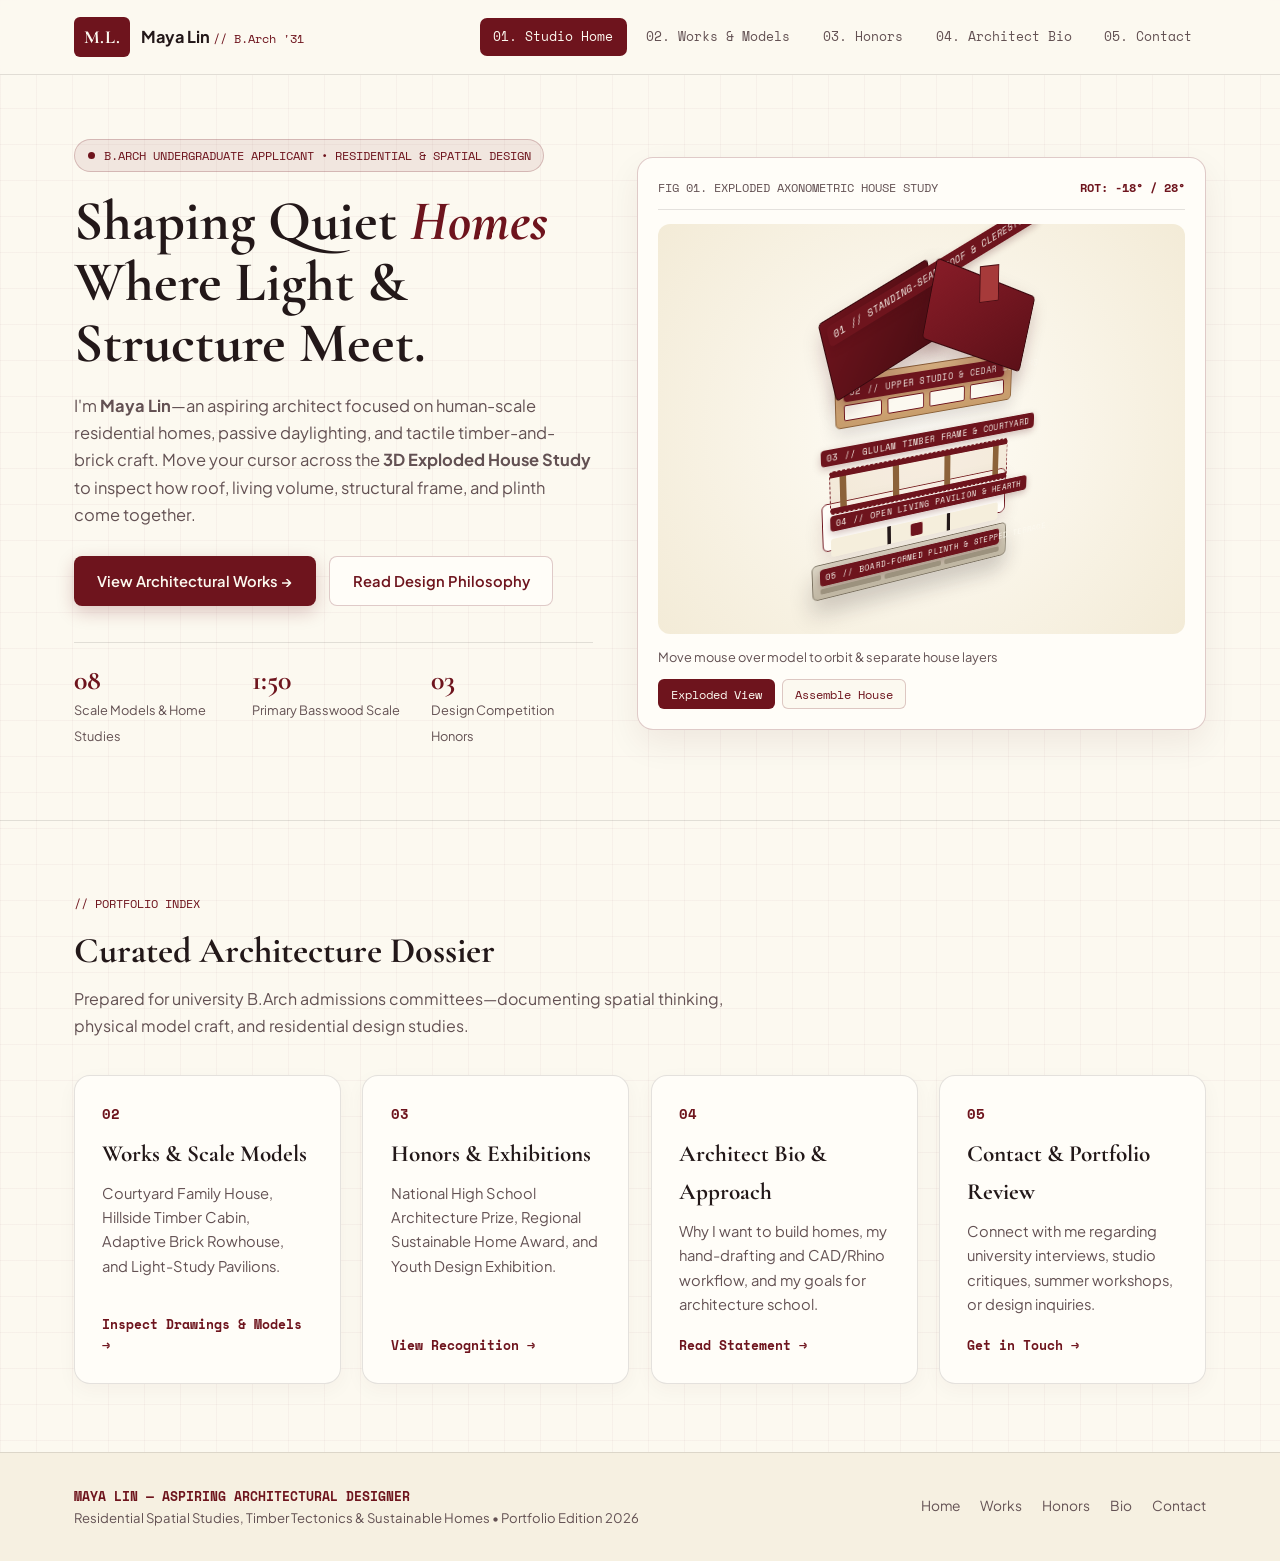
==== index.html @ 89f20944 "Add files via upload" ====
<!DOCTYPE html>
<html lang="en">
<head>
    <meta charset="UTF-8">
    <meta name="viewport" content="width=device-width, initial-scale=1.0">
    <title>Maya Lin | Architecture Admissions Portfolio</title>
    <link rel="stylesheet" href="style.css">
    <link rel="preconnect" href="https://fonts.googleapis.com">
    <link rel="preconnect" href="https://fonts.gstatic.com" crossorigin>
    <link href="https://fonts.googleapis.com/css2?family=Cormorant+Garamond:ital,wght@0,600;0,700;1,600&family=Plus+Jakarta+Sans:wght@400;500;600;700&family=Space+Mono:wght@400;700&display=swap" rel="stylesheet">
</head>
<body>
    <header class="site-header">
        <div class="container nav-container">
            <a href="index.html" class="brand">
                <span class="brand-mark">M.L.</span>
                <span class="brand-text">Maya Lin <span class="brand-sub">// B.Arch '31</span></span>
            </a>
            <button class="menu-toggle" id="menu-toggle" aria-label="Toggle navigation">
                <span></span><span></span><span></span>
            </button>
            <nav class="nav-menu" id="nav-menu">
                <a href="index.html" class="nav-link active">01. Studio Home</a>
                <a href="projects.html" class="nav-link ">02. Works &amp; Models</a>
                <a href="achievements.html" class="nav-link ">03. Honors</a>
                <a href="about.html" class="nav-link ">04. Architect Bio</a>
                <a href="contact.html" class="nav-link ">05. Contact</a>
            </nav>
        </div>
    </header>

    <main>
        <!-- Hero + Interactive 3D Exploded House Model -->
        <section class="hero-section">
            <div class="container hero-grid">
                <div class="hero-copy">
                    <div class="eyebrow">
                        <span class="eyebrow-dot"></span>
                        <span>B.ARCH UNDERGRADUATE APPLICANT &bull; RESIDENTIAL &amp; SPATIAL DESIGN</span>
                    </div>
                    <h1>Shaping Quiet <span class="accent-italic">Homes</span> Where Light &amp; Structure Meet.</h1>
                    <p class="hero-lead">
                        I'm <strong>Maya Lin</strong>—an aspiring architect focused on human-scale residential homes, passive daylighting, and tactile timber-and-brick craft. Move your cursor across the <strong>3D Exploded House Study</strong> to inspect how roof, living volume, structural frame, and plinth come together.
                    </p>
                    <div class="hero-buttons">
                        <a href="projects.html" class="btn btn-crimson">View Architectural Works &rarr;</a>
                        <a href="about.html" class="btn btn-outline">Read Design Philosophy</a>
                    </div>
                    <div class="hero-metrics">
                        <div class="h-metric">
                            <span class="h-val">08</span>
                            <span class="h-lbl">Scale Models &amp; Home Studies</span>
                        </div>
                        <div class="h-metric">
                            <span class="h-val">1:50</span>
                            <span class="h-lbl">Primary Basswood Scale</span>
                        </div>
                        <div class="h-metric">
                            <span class="h-val">03</span>
                            <span class="h-lbl">Design Competition Honors</span>
                        </div>
                    </div>
                </div>

                <!-- Interactive 3D Exploded House Stage -->
                <div class="model-stage-card" id="model-stage-card">
                    <div class="stage-topbar">
                        <span class="mono-tag">FIG 01. EXPLODED AXONOMETRIC HOUSE STUDY</span>
                        <span class="mono-tag live-coords" id="gyro-coords">ROT: -18° / 28°</span>
                    </div>

                    <div class="viewport-3d" id="viewport-3d">
                        <div class="house-assembly" id="house-assembly">
                            <!-- Layer 1: Pitched Roof & Skylight -->
                            <div class="house-part part-roof" data-layer="1">
                                <div class="roof-plane left-slope">
                                    <span class="part-tag">01 // STANDING-SEAM ROOF &amp; CLERESTORY</span>
                                </div>
                                <div class="roof-plane right-slope"></div>
                                <div class="roof-chimney"></div>
                            </div>

                            <!-- Layer 2: Upper Loft & Timber Louvers -->
                            <div class="house-part part-upper" data-layer="2">
                                <div class="box-face front">
                                    <span class="part-tag">02 // UPPER STUDIO &amp; CEDAR LOUVERS</span>
                                    <div class="window-row">
                                        <span></span><span></span><span></span><span></span>
                                    </div>
                                </div>
                                <div class="box-face side"></div>
                                <div class="box-face top"></div>
                            </div>

                            <!-- Layer 3: Structural Post-and-Beam Frame -->
                            <div class="house-part part-frame" data-layer="3">
                                <span class="part-tag">03 // GLULAM TIMBER FRAME &amp; COURTYARD</span>
                                <div class="beam-grid">
                                    <div class="pillar p1"></div>
                                    <div class="pillar p2"></div>
                                    <div class="pillar p3"></div>
                                    <div class="pillar p4"></div>
                                    <div class="cross-beam b1"></div>
                                    <div class="cross-beam b2"></div>
                                </div>
                            </div>

                            <!-- Layer 4: Ground Floor Living Volume -->
                            <div class="house-part part-ground" data-layer="4">
                                <div class="ground-slab">
                                    <span class="part-tag">04 // OPEN LIVING PAVILION &amp; HEARTH</span>
                                    <div class="interior-walls">
                                        <div class="wall-seg w1"></div>
                                        <div class="wall-seg w2"></div>
                                        <div class="hearth-core"></div>
                                    </div>
                                </div>
                            </div>

                            <!-- Layer 5: Concrete Foundation & Garden Plinth -->
                            <div class="house-part part-plinth" data-layer="5">
                                <div class="plinth-base">
                                    <span class="part-tag">05 // BOARD-FORMED PLINTH &amp; STEPPED TERRACE</span>
                                    <div class="terrace-steps">
                                        <span></span><span></span><span></span>
                                    </div>
                                </div>
                            </div>
                        </div>
                    </div>

                    <div class="stage-controls">
                        <span class="stage-hint">Move mouse over model to orbit &amp; separate house layers</span>
                        <div class="stage-btns">
                            <button type="button" class="mini-btn active" id="btn-explode">Exploded View</button>
                            <button type="button" class="mini-btn" id="btn-assemble">Assemble House</button>
                        </div>
                    </div>
                </div>
            </div>
        </section>

        <!-- Studio Pillars / Directory -->
        <section class="section-block">
            <div class="container">
                <div class="section-head">
                    <span class="section-kicker">// PORTFOLIO INDEX</span>
                    <h2>Curated Architecture Dossier</h2>
                    <p>Prepared for university B.Arch admissions committees—documenting spatial thinking, physical model craft, and residential design studies.</p>
                </div>

                <div class="index-grid">
                    <a href="projects.html" class="index-card">
                        <span class="card-index">02</span>
                        <h3>Works &amp; Scale Models</h3>
                        <p>Courtyard Family House, Hillside Timber Cabin, Adaptive Brick Rowhouse, and Light-Study Pavilions.</p>
                        <span class="card-cta">Inspect Drawings &amp; Models &rarr;</span>
                    </a>

                    <a href="achievements.html" class="index-card">
                        <span class="card-index">03</span>
                        <h3>Honors &amp; Exhibitions</h3>
                        <p>National High School Architecture Prize, Regional Sustainable Home Award, and Youth Design Exhibition.</p>
                        <span class="card-cta">View Recognition &rarr;</span>
                    </a>

                    <a href="about.html" class="index-card">
                        <span class="card-index">04</span>
                        <h3>Architect Bio &amp; Approach</h3>
                        <p>Why I want to build homes, my hand-drafting and CAD/Rhino workflow, and my goals for architecture school.</p>
                        <span class="card-cta">Read Statement &rarr;</span>
                    </a>

                    <a href="contact.html" class="index-card">
                        <span class="card-index">05</span>
                        <h3>Contact &amp; Portfolio Review</h3>
                        <p>Connect with me regarding university interviews, studio critiques, summer workshops, or design inquiries.</p>
                        <span class="card-cta">Get in Touch &rarr;</span>
                    </a>
                </div>
            </div>
        </section>
    </main>

    <footer class="site-footer">
        <div class="container footer-content">
            <div>
                <p class="footer-title">MAYA LIN &mdash; ASPIRING ARCHITECTURAL DESIGNER</p>
                <p class="footer-sub">Residential Spatial Studies, Timber Tectonics &amp; Sustainable Homes &bull; Portfolio Edition 2026</p>
            </div>
            <div class="footer-links">
                <a href="index.html">Home</a>
                <a href="projects.html">Works</a>
                <a href="achievements.html">Honors</a>
                <a href="about.html">Bio</a>
                <a href="contact.html">Contact</a>
            </div>
        </div>
    </footer>
    <script src="script.js"></script>
</body>
</html>
---- style.css ----
:root {
    --bg-cream: #fcf9f0;
    --bg-paper: #f6f0e1;
    --bg-card: #fffdf8;
    --crimson-deep: #6e141d;
    --crimson-dark: #4a0d13;
    --crimson-soft: rgba(110, 20, 29, 0.08);
    --crimson-border: rgba(110, 20, 29, 0.22);
    --ink-main: #231819;
    --ink-muted: #635153;
    --timber-warm: #c89d6c;
    --timber-dark: #8c6239;
    --line-subtle: rgba(35, 24, 25, 0.12);
    --font-serif: 'Cormorant Garamond', Georgia, serif;
    --font-sans: 'Plus Jakarta Sans', -apple-system, BlinkMacSystemFont, sans-serif;
    --font-mono: 'Space Mono', monospace;
    --radius-md: 10px;
    --radius-lg: 16px;
    --shadow-soft: 0 14px 34px rgba(74, 13, 19, 0.07);
}

* {
    box-sizing: border-box;
    margin: 0;
    padding: 0;
}

html {
    scroll-behavior: smooth;
}

body {
    font-family: var(--font-sans);
    background-color: var(--bg-cream);
    color: var(--ink-main);
    line-height: 1.65;
    min-height: 100vh;
    display: flex;
    flex-direction: column;
    /* Subtle architectural drafting grid on warm off-white paper */
    background-image:
        linear-gradient(to right, rgba(110, 20, 29, 0.035) 1px, transparent 1px),
        linear-gradient(to bottom, rgba(110, 20, 29, 0.035) 1px, transparent 1px);
    background-size: 36px 36px;
}

main {
    flex: 1;
}

.container {
    width: 100%;
    max-width: 1180px;
    margin: 0 auto;
    padding: 0 1.5rem;
}

/* ================= HEADER ================= */
.site-header {
    position: sticky;
    top: 0;
    z-index: 500;
    background: rgba(252, 249, 240, 0.92);
    backdrop-filter: blur(10px);
    border-bottom: 1px solid var(--line-subtle);
}

.nav-container {
    display: flex;
    align-items: center;
    justify-content: space-between;
    height: 74px;
}

.brand {
    text-decoration: none;
    display: flex;
    align-items: center;
    gap: 0.7rem;
    color: var(--ink-main);
}

.brand-mark {
    background: var(--crimson-deep);
    color: var(--bg-cream);
    font-family: var(--font-serif);
    font-weight: 700;
    font-size: 1.15rem;
    padding: 0.3rem 0.6rem;
    border-radius: 6px;
    letter-spacing: 0.04em;
}

.brand-text {
    font-weight: 700;
    font-size: 1.02rem;
}

.brand-sub {
    font-family: var(--font-mono);
    font-size: 0.75rem;
    font-weight: 400;
    color: var(--crimson-deep);
}

.nav-menu {
    display: flex;
    align-items: center;
    gap: 0.35rem;
}

.nav-link {
    text-decoration: none;
    font-family: var(--font-mono);
    font-size: 0.8rem;
    color: var(--ink-muted);
    padding: 0.5rem 0.85rem;
    border-radius: 7px;
    transition: all 0.2s ease;
}

.nav-link:hover {
    color: var(--crimson-deep);
    background: var(--crimson-soft);
}

.nav-link.active {
    background: var(--crimson-deep);
    color: var(--bg-cream);
}

.menu-toggle {
    display: none;
    flex-direction: column;
    gap: 5px;
    background: none;
    border: none;
    cursor: pointer;
}

.menu-toggle span {
    width: 24px;
    height: 2px;
    background: var(--crimson-deep);
}

/* ================= BUTTONS ================= */
.btn {
    display: inline-flex;
    align-items: center;
    justify-content: center;
    gap: 0.45rem;
    font-family: var(--font-sans);
    font-weight: 600;
    font-size: 0.92rem;
    padding: 0.75rem 1.4rem;
    border-radius: 8px;
    text-decoration: none;
    cursor: pointer;
    transition: all 0.2s ease;
    border: 1px solid transparent;
}

.btn-crimson {
    background: var(--crimson-deep);
    color: var(--bg-cream);
    box-shadow: 0 6px 18px rgba(110, 20, 29, 0.22);
}

.btn-crimson:hover {
    background: var(--crimson-dark);
    transform: translateY(-2px);
}

.btn-outline {
    background: var(--bg-card);
    color: var(--crimson-deep);
    border-color: var(--crimson-border);
}

.btn-outline:hover {
    background: var(--crimson-soft);
    border-color: var(--crimson-deep);
}

.btn-sm {
    padding: 0.45rem 0.9rem;
    font-size: 0.82rem;
}

.full-width {
    width: 100%;
}

/* ================= HERO & 3D EXPLODED HOUSE STAGE ================= */
.hero-section {
    padding: 4rem 0 4.5rem;
    border-bottom: 1px solid var(--line-subtle);
}

.hero-grid {
    display: grid;
    grid-template-columns: 1.05fr 1.15fr;
    gap: 2.75rem;
    align-items: center;
}

.eyebrow {
    display: inline-flex;
    align-items: center;
    gap: 0.55rem;
    font-family: var(--font-mono);
    font-size: 0.75rem;
    color: var(--crimson-deep);
    background: var(--crimson-soft);
    border: 1px solid var(--crimson-border);
    padding: 0.35rem 0.8rem;
    border-radius: 99px;
    margin-bottom: 1.2rem;
}

.eyebrow-dot {
    width: 7px;
    height: 7px;
    border-radius: 50%;
    background: var(--crimson-deep);
}

.hero-copy h1 {
    font-family: var(--font-serif);
    font-size: clamp(2.5rem, 4.4vw, 3.65rem);
    font-weight: 700;
    line-height: 1.08;
    color: var(--ink-main);
    margin-bottom: 1.15rem;
}

.accent-italic {
    font-style: italic;
    color: var(--crimson-deep);
}

.hero-lead {
    color: var(--ink-muted);
    font-size: 1.03rem;
    margin-bottom: 1.75rem;
}

.hero-buttons {
    display: flex;
    flex-wrap: wrap;
    gap: 0.85rem;
    margin-bottom: 2.25rem;
}

.hero-metrics {
    display: grid;
    grid-template-columns: repeat(3, 1fr);
    gap: 1rem;
    padding-top: 1.35rem;
    border-top: 1px solid var(--line-subtle);
}

.h-val {
    display: block;
    font-family: var(--font-serif);
    font-size: 1.75rem;
    font-weight: 700;
    color: var(--crimson-deep);
    line-height: 1.1;
}

.h-lbl {
    font-size: 0.8rem;
    color: var(--ink-muted);
}

/* Interactive 3D Stage Card */
.model-stage-card {
    background: var(--bg-card);
    border: 1px solid var(--crimson-border);
    border-radius: var(--radius-lg);
    padding: 1.25rem;
    box-shadow: var(--shadow-soft);
}

.stage-topbar {
    display: flex;
    justify-content: space-between;
    align-items: center;
    padding-bottom: 0.75rem;
    border-bottom: 1px solid var(--line-subtle);
}

.mono-tag {
    font-family: var(--font-mono);
    font-size: 0.72rem;
    color: var(--ink-muted);
}

.live-coords {
    color: var(--crimson-deep);
    font-weight: 700;
}

.viewport-3d {
    height: 410px;
    perspective: 1100px;
    display: flex;
    align-items: center;
    justify-content: center;
    overflow: hidden;
    position: relative;
    background: radial-gradient(circle at center, #fffdf7 0%, #f3ebd7 100%);
    border-radius: 12px;
    margin: 0.85rem 0;
    cursor: grab;
    user-select: none;
}

.viewport-3d:active {
    cursor: grabbing;
}

.house-assembly {
    width: 270px;
    height: 270px;
    position: relative;
    transform-style: preserve-3d;
    transform: rotateX(-20deg) rotateY(28deg);
    transition: transform 0.12s ease-out;
}

.house-part {
    position: absolute;
    left: 25px;
    width: 220px;
    transform-style: preserve-3d;
    transition: transform 0.55s cubic-bezier(0.22, 1, 0.36, 1);
}

.part-tag {
    font-family: var(--font-mono);
    font-size: 0.58rem;
    letter-spacing: 0.03em;
    background: var(--crimson-deep);
    color: var(--bg-cream);
    padding: 2px 6px;
    border-radius: 4px;
    white-space: nowrap;
    box-shadow: 0 3px 8px rgba(74, 13, 19, 0.25);
}

/* Layer 1: Pitched Roof */
.part-roof {
    top: 12px;
    height: 64px;
    transform: translateZ(20px) translateY(-28px);
}

.roof-plane {
    position: absolute;
    width: 122px;
    height: 76px;
    background: linear-gradient(135deg, #6e141d, #4a0d13);
    border: 1px solid #38080d;
    border-radius: 4px;
    box-shadow: 0 10px 20px rgba(74, 13, 19, 0.25);
}

.left-slope {
    left: -4px;
    transform: rotateZ(-24deg) skewX(-12deg);
    display: flex;
    align-items: flex-start;
    padding: 6px;
}

.right-slope {
    right: -4px;
    background: linear-gradient(135deg, #871c27, #5c1018);
    transform: rotateZ(24deg) skewX(12deg);
}

.roof-chimney {
    position: absolute;
    right: 36px;
    top: -12px;
    width: 22px;
    height: 36px;
    background: #a63a3a;
    border: 1px solid #4a0d13;
}

/* Layer 2: Upper Timber Studio */
.part-upper {
    top: 76px;
    height: 54px;
    transform: translateZ(10px) translateY(-12px);
}

.box-face.front {
    width: 196px;
    height: 52px;
    margin: 0 auto;
    background: linear-gradient(180deg, #deb887, #c89d6c);
    border: 1.5px solid var(--timber-dark);
    border-radius: 5px;
    padding: 6px 8px;
    display: flex;
    flex-direction: column;
    justify-content: space-between;
    box-shadow: 0 8px 18px rgba(35, 24, 25, 0.14);
}

.window-row {
    display: grid;
    grid-template-columns: repeat(4, 1fr);
    gap: 6px;
}

.window-row span {
    height: 16px;
    background: #fcf9f0;
    border: 1px solid var(--crimson-deep);
    border-radius: 2px;
}

/* Layer 3: Structural Glulam Frame */
.part-frame {
    top: 132px;
    height: 52px;
    transform: translateZ(0px) translateY(0px);
}

.beam-grid {
    width: 204px;
    height: 46px;
    margin: 4px auto 0;
    position: relative;
    border: 1.5px dashed var(--crimson-deep);
    background: rgba(200, 157, 108, 0.15);
    border-radius: 4px;
}

.pillar {
    position: absolute;
    top: 0;
    bottom: 0;
    width: 7px;
    background: var(--timber-dark);
}
.pillar.p1 { left: 10px; }
.pillar.p2 { left: 68px; }
.pillar.p3 { right: 68px; }
.pillar.p4 { right: 10px; }

.cross-beam {
    position: absolute;
    left: 0;
    right: 0;
    height: 6px;
    background: var(--crimson-deep);
}
.cross-beam.b1 { top: 0; }
.cross-beam.b2 { bottom: 0; }

/* Layer 4: Ground Floor Living Volume */
.part-ground {
    top: 186px;
    height: 54px;
    transform: translateZ(-10px) translateY(14px);
}

.ground-slab {
    width: 214px;
    height: 52px;
    margin: 0 auto;
    background: #fffdf8;
    border: 1.5px solid var(--crimson-deep);
    border-radius: 6px;
    padding: 6px 8px;
    box-shadow: 0 10px 20px rgba(74, 13, 19, 0.12);
}

.interior-walls {
    margin-top: 6px;
    height: 20px;
    position: relative;
    background: #f5eedc;
    border-radius: 3px;
}

.wall-seg {
    position: absolute;
    background: var(--ink-main);
    height: 100%;
    width: 4px;
}
.wall-seg.w1 { left: 32%; }
.wall-seg.w2 { left: 68%; }

.hearth-core {
    position: absolute;
    left: 46%;
    top: 3px;
    width: 14px;
    height: 14px;
    background: var(--crimson-deep);
    border-radius: 2px;
}

/* Layer 5: Concrete Plinth & Terrace */
.part-plinth {
    top: 242px;
    height: 44px;
    transform: translateZ(-20px) translateY(28px);
}

.plinth-base {
    width: 232px;
    margin-left: -6px;
    height: 40px;
    background: linear-gradient(180deg, #dcd5c5, #bfb6a2);
    border: 1.5px solid #7c7362;
    border-radius: 6px;
    padding: 5px 8px;
    display: flex;
    flex-direction: column;
    justify-content: space-between;
    box-shadow: 0 16px 26px rgba(35, 24, 25, 0.2);
}

.terrace-steps {
    display: flex;
    gap: 4px;
}

.terrace-steps span {
    flex: 1;
    height: 6px;
    background: #9c927e;
    border-radius: 2px;
}

/* Assembled State (when user clicks Assemble House) */
.house-assembly.assembled .part-roof { transform: translateZ(0) translateY(42px); }
.house-assembly.assembled .part-upper { transform: translateZ(0) translateY(24px); }
.house-assembly.assembled .part-frame { transform: translateZ(0) translateY(8px); }
.house-assembly.assembled .part-ground { transform: translateZ(0) translateY(-8px); }
.house-assembly.assembled .part-plinth { transform: translateZ(0) translateY(-24px); }

.stage-controls {
    display: flex;
    justify-content: space-between;
    align-items: center;
    flex-wrap: wrap;
    gap: 0.65rem;
}

.stage-hint {
    font-size: 0.8rem;
    color: var(--ink-muted);
}

.stage-btns {
    display: flex;
    gap: 0.45rem;
}

.mini-btn {
    font-family: var(--font-mono);
    font-size: 0.74rem;
    padding: 0.35rem 0.75rem;
    border-radius: 6px;
    border: 1px solid var(--crimson-border);
    background: var(--bg-cream);
    color: var(--crimson-deep);
    cursor: pointer;
    transition: all 0.2s ease;
}

.mini-btn.active, .mini-btn:hover {
    background: var(--crimson-deep);
    color: var(--bg-cream);
}

/* ================= PORTFOLIO DIRECTORY ================= */
.section-block {
    padding: 4.25rem 0;
}

.section-head {
    margin-bottom: 2.25rem;
}

.section-kicker {
    display: inline-block;
    font-family: var(--font-mono);
    font-size: 0.78rem;
    color: var(--crimson-deep);
    margin-bottom: 0.35rem;
}

.section-head h2 {
    font-family: var(--font-serif);
    font-size: 2.25rem;
    font-weight: 700;
    margin-bottom: 0.4rem;
}

.section-head p {
    color: var(--ink-muted);
    max-width: 650px;
}

.index-grid {
    display: grid;
    grid-template-columns: repeat(auto-fit, minmax(250px, 1fr));
    gap: 1.35rem;
}

.index-card {
    background: var(--bg-card);
    border: 1px solid var(--line-subtle);
    border-radius: var(--radius-lg);
    padding: 1.7rem;
    text-decoration: none;
    color: var(--ink-main);
    display: flex;
    flex-direction: column;
    transition: all 0.25s ease;
    box-shadow: 0 6px 20px rgba(74, 13, 19, 0.04);
}

.index-card:hover {
    transform: translateY(-4px);
    border-color: var(--crimson-deep);
    box-shadow: var(--shadow-soft);
}

.card-index {
    font-family: var(--font-mono);
    font-size: 0.85rem;
    font-weight: 700;
    color: var(--crimson-deep);
    margin-bottom: 0.55rem;
}

.index-card h3 {
    font-family: var(--font-serif);
    font-size: 1.45rem;
    margin-bottom: 0.5rem;
}

.index-card p {
    font-size: 0.92rem;
    color: var(--ink-muted);
    flex: 1;
    margin-bottom: 1.15rem;
}

.card-cta {
    font-family: var(--font-mono);
    font-size: 0.8rem;
    font-weight: 700;
    color: var(--crimson-deep);
}

/* ================= SUBPAGES ================= */
.subpage-main {
    padding-bottom: 4.5rem;
}

.subpage-header {
    padding: 3.5rem 0 2.5rem;
    border-bottom: 1px solid var(--line-subtle);
    margin-bottom: 2.5rem;
    background: linear-gradient(180deg, rgba(110, 20, 29, 0.045), transparent);
}

.subpage-header h1 {
    font-family: var(--font-serif);
    font-size: clamp(2.2rem, 3.8vw, 3rem);
    font-weight: 700;
    margin-bottom: 0.45rem;
}

.subpage-header p {
    color: var(--ink-muted);
    max-width: 660px;
    font-size: 1.03rem;
}

/* ================= PROJECTS PAGE ================= */
.filter-row {
    display: flex;
    flex-wrap: wrap;
    gap: 0.6rem;
    margin-bottom: 2rem;
}

.filter-pill {
    background: var(--bg-card);
    border: 1px solid var(--crimson-border);
    color: var(--ink-muted);
    font-family: var(--font-mono);
    font-size: 0.8rem;
    padding: 0.48rem 1rem;
    border-radius: 99px;
    cursor: pointer;
    transition: all 0.2s ease;
}

.filter-pill.active, .filter-pill:hover {
    background: var(--crimson-deep);
    color: var(--bg-cream);
    border-color: var(--crimson-deep);
}

.works-grid {
    display: grid;
    grid-template-columns: repeat(auto-fill, minmax(335px, 1fr));
    gap: 1.65rem;
}

.work-card {
    background: var(--bg-card);
    border: 1px solid var(--line-subtle);
    border-radius: var(--radius-lg);
    overflow: hidden;
    display: flex;
    flex-direction: column;
    transition: transform 0.25s ease, border-color 0.25s ease;
    box-shadow: 0 6px 20px rgba(74, 13, 19, 0.04);
}

.work-card:hover {
    transform: translateY(-4px);
    border-color: var(--crimson-deep);
}

.work-preview {
    height: 155px;
    background: var(--bg-paper);
    border-bottom: 1px solid var(--line-subtle);
    position: relative;
    display: flex;
    align-items: center;
    justify-content: center;
    padding: 1rem;
}

.scale-badge {
    position: absolute;
    top: 0.75rem;
    right: 0.85rem;
    font-family: var(--font-mono);
    font-size: 0.7rem;
    color: var(--crimson-deep);
    background: var(--bg-card);
    border: 1px solid var(--crimson-border);
    padding: 0.2rem 0.55rem;
    border-radius: 5px;
}

/* Minimalist Architectural Elevation Diagrams inside Cards */
.arch-sketch {
    width: 140px;
    height: 85px;
    display: flex;
    flex-direction: column;
    align-items: center;
    justify-content: flex-end;
}

.sk-roof {
    width: 130px;
    height: 22px;
    background: var(--crimson-deep);
    clip-path: polygon(12% 0%, 88% 0%, 100% 100%, 0% 100%);
}

.sk-body {
    width: 112px;
    height: 44px;
    border: 2px solid var(--crimson-deep);
    background: var(--bg-card);
    display: flex;
    justify-content: space-around;
    align-items: center;
}

.sk-body span {
    width: 24px;
    height: 24px;
    border: 1.5px solid var(--timber-dark);
    background: var(--bg-cream);
}

.sk-gable {
    width: 120px;
    height: 34px;
    background: var(--timber-warm);
    clip-path: polygon(50% 0%, 100% 100%, 0% 100%);
    border-bottom: 2px solid var(--crimson-deep);
}

.sk-truss {
    width: 96px;
    height: 36px;
    border-left: 3px solid var(--crimson-deep);
    border-right: 3px solid var(--crimson-deep);
    border-bottom: 3px solid var(--crimson-deep);
}

.sk-row {
    display: flex;
    gap: 6px;
    align-items: flex-end;
}
.sk-row span {
    width: 30px;
    height: 62px;
    border: 2px solid var(--crimson-deep);
    background: var(--bg-card);
}
.sk-row span:nth-child(2) {
    height: 72px;
    background: var(--crimson-soft);
}

.sk-oculus {
    width: 74px;
    height: 74px;
    border-radius: 50%;
    border: 3px solid var(--crimson-deep);
    box-shadow: inset 12px -8px 0 rgba(110, 20, 29, 0.18);
}

.sk-mod {
    display: flex;
    gap: 8px;
}
.sk-mod span {
    width: 52px;
    height: 52px;
    border: 2px solid var(--crimson-deep);
    background: var(--bg-card);
}
.sk-mod span:last-child {
    border-style: dashed;
}

.sk-arch {
    width: 90px;
    height: 68px;
    border: 2px solid var(--crimson-deep);
    border-radius: 45px 45px 0 0;
    background: var(--bg-card);
}

.work-body {
    padding: 1.55rem;
    display: flex;
    flex-direction: column;
    flex: 1;
}

.work-type {
    font-family: var(--font-mono);
    font-size: 0.74rem;
    color: var(--crimson-deep);
    text-transform: uppercase;
    margin-bottom: 0.35rem;
}

.work-body h3 {
    font-family: var(--font-serif);
    font-size: 1.45rem;
    margin-bottom: 0.55rem;
}

.work-body p {
    color: var(--ink-muted);
    font-size: 0.92rem;
    flex: 1;
    margin-bottom: 1.15rem;
}

.work-tags {
    display: flex;
    flex-wrap: wrap;
    gap: 0.45rem;
    margin-bottom: 1.2rem;
}

.work-tags span {
    font-family: var(--font-mono);
    font-size: 0.72rem;
    background: var(--bg-paper);
    border: 1px solid var(--line-subtle);
    padding: 0.2rem 0.55rem;
    border-radius: 5px;
}

/* Modal */
.modal {
    position: fixed;
    inset: 0;
    background: rgba(35, 24, 25, 0.65);
    backdrop-filter: blur(5px);
    display: flex;
    align-items: center;
    justify-content: center;
    padding: 1.25rem;
    z-index: 1000;
}

.modal-card {
    background: var(--bg-card);
    border: 1.5px solid var(--crimson-deep);
    border-radius: var(--radius-lg);
    padding: 2rem;
    max-width: 580px;
    width: 100%;
    position: relative;
    box-shadow: var(--shadow-soft);
}

.modal-close {
    position: absolute;
    top: 1rem;
    right: 1.25rem;
    background: none;
    border: none;
    font-size: 1.8rem;
    color: var(--crimson-deep);
    cursor: pointer;
}

.modal-card h2 {
    font-family: var(--font-serif);
    font-size: 1.85rem;
    margin: 0.4rem 0 0.75rem;
}

.modal-desc {
    color: var(--ink-muted);
    margin-bottom: 1.25rem;
}

.modal-details h4 {
    font-family: var(--font-mono);
    font-size: 0.8rem;
    color: var(--crimson-deep);
    margin-bottom: 0.6rem;
}

.modal-details ul {
    padding-left: 1.2rem;
    font-size: 0.92rem;
}

.modal-details li {
    margin-bottom: 0.45rem;
}

/* ================= ACHIEVEMENTS PAGE ================= */
.awards-banner-grid {
    display: grid;
    grid-template-columns: repeat(auto-fit, minmax(215px, 1fr));
    gap: 1.15rem;
    margin-bottom: 3rem;
}

.award-stat {
    background: var(--bg-card);
    border: 1px solid var(--crimson-border);
    border-radius: var(--radius-lg);
    padding: 1.4rem;
    text-align: center;
}

.award-num {
    display: block;
    font-family: var(--font-serif);
    font-size: 1.8rem;
    font-weight: 700;
    color: var(--crimson-deep);
    margin-bottom: 0.25rem;
}

.award-title {
    font-size: 0.85rem;
    color: var(--ink-muted);
}

.chronicle-section {
    margin-bottom: 3rem;
}

.chronicle-section h2 {
    font-family: var(--font-serif);
    font-size: 2rem;
    margin-bottom: 1.5rem;
}

.chronicle-list {
    display: flex;
    flex-direction: column;
    gap: 1.25rem;
}

.chronicle-row {
    display: grid;
    grid-template-columns: 110px 1fr;
    gap: 1.25rem;
    background: var(--bg-card);
    border: 1px solid var(--line-subtle);
    border-radius: var(--radius-lg);
    padding: 1.4rem 1.6rem;
    align-items: start;
}

.chronicle-year {
    font-family: var(--font-serif);
    font-size: 1.75rem;
    font-weight: 700;
    color: var(--crimson-deep);
    border-right: 2px solid var(--crimson-border);
    padding-right: 1rem;
}

.chronicle-cat {
    font-family: var(--font-mono);
    font-size: 0.74rem;
    color: var(--crimson-deep);
}

.chronicle-body h3 {
    font-family: var(--font-serif);
    font-size: 1.38rem;
    margin: 0.25rem 0 0.45rem;
}

.chronicle-body p {
    color: var(--ink-muted);
    font-size: 0.93rem;
}

.two-col-cards {
    display: grid;
    grid-template-columns: repeat(auto-fit, minmax(300px, 1fr));
    gap: 1.5rem;
}

.editorial-card {
    background: var(--bg-card);
    border: 1px solid var(--line-subtle);
    border-radius: var(--radius-lg);
    padding: 1.75rem;
}

.editorial-card h2, .editorial-card h3 {
    font-family: var(--font-serif);
    font-size: 1.6rem;
    margin-bottom: 0.9rem;
}

.editorial-card p {
    color: var(--ink-muted);
    margin-bottom: 0.95rem;
}

.arch-list {
    list-style: none;
    display: flex;
    flex-direction: column;
    gap: 0.65rem;
    font-size: 0.93rem;
}

.arch-list li::before {
    content: "▪ ";
    color: var(--crimson-deep);
}

/* ================= ABOUT PAGE ================= */
.bio-grid {
    display: grid;
    grid-template-columns: 310px 1fr;
    gap: 1.75rem;
    align-items: start;
}

.bio-sidebar {
    background: var(--bg-card);
    border: 1px solid var(--crimson-border);
    border-radius: var(--radius-lg);
    padding: 1.85rem;
    text-align: center;
}

.monogram-seal {
    width: 92px;
    height: 92px;
    margin: 0 auto 0.9rem;
    border-radius: 50%;
    background: var(--crimson-deep);
    color: var(--bg-cream);
    font-family: var(--font-serif);
    font-size: 2rem;
    font-weight: 700;
    display: flex;
    align-items: center;
    justify-content: center;
    border: 3px solid var(--bg-paper);
    box-shadow: 0 0 0 2px var(--crimson-deep);
}

.bio-sidebar h2 {
    font-family: var(--font-serif);
    font-size: 1.75rem;
}

.bio-subtitle {
    font-family: var(--font-mono);
    font-size: 0.78rem;
    color: var(--crimson-deep);
}

.thin-rule {
    border: none;
    border-top: 1px solid var(--line-subtle);
    margin: 1.25rem 0;
}

.bio-specs {
    list-style: none;
    text-align: left;
    font-size: 0.88rem;
    color: var(--ink-muted);
    display: flex;
    flex-direction: column;
    gap: 0.75rem;
    margin-bottom: 1.5rem;
}

.bio-specs strong {
    color: var(--ink-main);
}

.bio-main {
    display: flex;
    flex-direction: column;
    gap: 1.5rem;
}

.craft-grid {
    display: flex;
    flex-direction: column;
    gap: 1.1rem;
}

.craft-top {
    display: flex;
    justify-content: space-between;
    font-size: 0.9rem;
    font-weight: 600;
    margin-bottom: 0.35rem;
}

.craft-bar {
    height: 9px;
    background: var(--bg-paper);
    border-radius: 99px;
    overflow: hidden;
    border: 1px solid var(--line-subtle);
}

.craft-fill {
    height: 100%;
    background: var(--crimson-deep);
    border-radius: 99px;
}

.goals-trio {
    display: grid;
    grid-template-columns: repeat(auto-fit, minmax(200px, 1fr));
    gap: 1rem;
}

.goal-box {
    background: var(--bg-paper);
    border: 1px solid var(--line-subtle);
    border-radius: 12px;
    padding: 1.2rem;
}

.goal-num {
    font-family: var(--font-serif);
    font-size: 1.35rem;
    font-weight: 700;
    color: var(--crimson-deep);
}

.goal-box h4 {
    margin: 0.25rem 0 0.4rem;
}

.goal-box p {
    font-size: 0.86rem;
    margin: 0;
}

/* ================= CONTACT PAGE ================= */
.contact-layout {
    display: grid;
    grid-template-columns: 1fr 1.15fr;
    gap: 1.75rem;
}

.contact-list {
    display: flex;
    flex-direction: column;
    gap: 1rem;
    margin-top: 1.25rem;
}

.c-row {
    display: flex;
    align-items: center;
    gap: 0.9rem;
    background: var(--bg-paper);
    border: 1px solid var(--line-subtle);
    border-radius: 10px;
    padding: 0.95rem 1.1rem;
}

.c-badge {
    font-family: var(--font-mono);
    font-size: 0.68rem;
    font-weight: 700;
    background: var(--crimson-deep);
    color: var(--bg-cream);
    padding: 0.25rem 0.5rem;
    border-radius: 5px;
}

.c-info {
    flex: 1;
}

.c-info p {
    margin: 0;
    font-size: 0.88rem;
    color: var(--crimson-deep);
    font-family: var(--font-mono);
}

.field {
    margin-bottom: 1.1rem;
}

.field label {
    display: block;
    font-size: 0.88rem;
    font-weight: 600;
    margin-bottom: 0.4rem;
}

input, select, textarea {
    width: 100%;
    background: var(--bg-cream);
    border: 1px solid var(--crimson-border);
    border-radius: 8px;
    padding: 0.75rem 0.9rem;
    color: var(--ink-main);
    font-family: var(--font-sans);
    font-size: 0.95rem;
}

input:focus, select:focus, textarea:focus {
    outline: none;
    border-color: var(--crimson-deep);
    background: #ffffff;
}

.notice-banner {
    margin-top: 1rem;
    padding: 0.9rem 1rem;
    border-radius: 8px;
    font-size: 0.9rem;
    font-weight: 600;
    background: var(--crimson-soft);
    border: 1px solid var(--crimson-deep);
    color: var(--crimson-deep);
}

.notice-banner.error {
    background: #fee2e2;
    border-color: #991b1b;
    color: #991b1b;
}

/* ================= FOOTER ================= */
.site-footer {
    border-top: 1px solid var(--line-subtle);
    background: var(--bg-paper);
    padding: 2rem 0;
}

.footer-content {
    display: flex;
    justify-content: space-between;
    align-items: center;
    flex-wrap: wrap;
    gap: 1rem;
}

.footer-title {
    font-family: var(--font-mono);
    font-size: 0.84rem;
    font-weight: 700;
    color: var(--crimson-deep);
}

.footer-sub {
    font-size: 0.82rem;
    color: var(--ink-muted);
}

.footer-links {
    display: flex;
    gap: 1.25rem;
}

.footer-links a {
    text-decoration: none;
    color: var(--ink-muted);
    font-size: 0.86rem;
}

.footer-links a:hover {
    color: var(--crimson-deep);
}

.hidden {
    display: none !important;
}

/* ================= RESPONSIVE ================= */
@media (max-width: 960px) {
    .hero-grid,
    .bio-grid,
    .contact-layout {
        grid-template-columns: 1fr;
    }
}

@media (max-width: 760px) {
    .menu-toggle {
        display: flex;
    }

    .nav-menu {
        display: none;
        position: absolute;
        top: 74px;
        left: 0;
        right: 0;
        background: var(--bg-cream);
        border-bottom: 1px solid var(--line-subtle);
        flex-direction: column;
        align-items: stretch;
        padding: 1rem 1.5rem;
    }

    .nav-menu.open {
        display: flex;
    }

    .chronicle-row {
        grid-template-columns: 1fr;
        gap: 0.5rem;
    }

    .chronicle-year {
        border-right: none;
        border-bottom: 1px solid var(--crimson-border);
        padding-bottom: 0.35rem;
    }
}
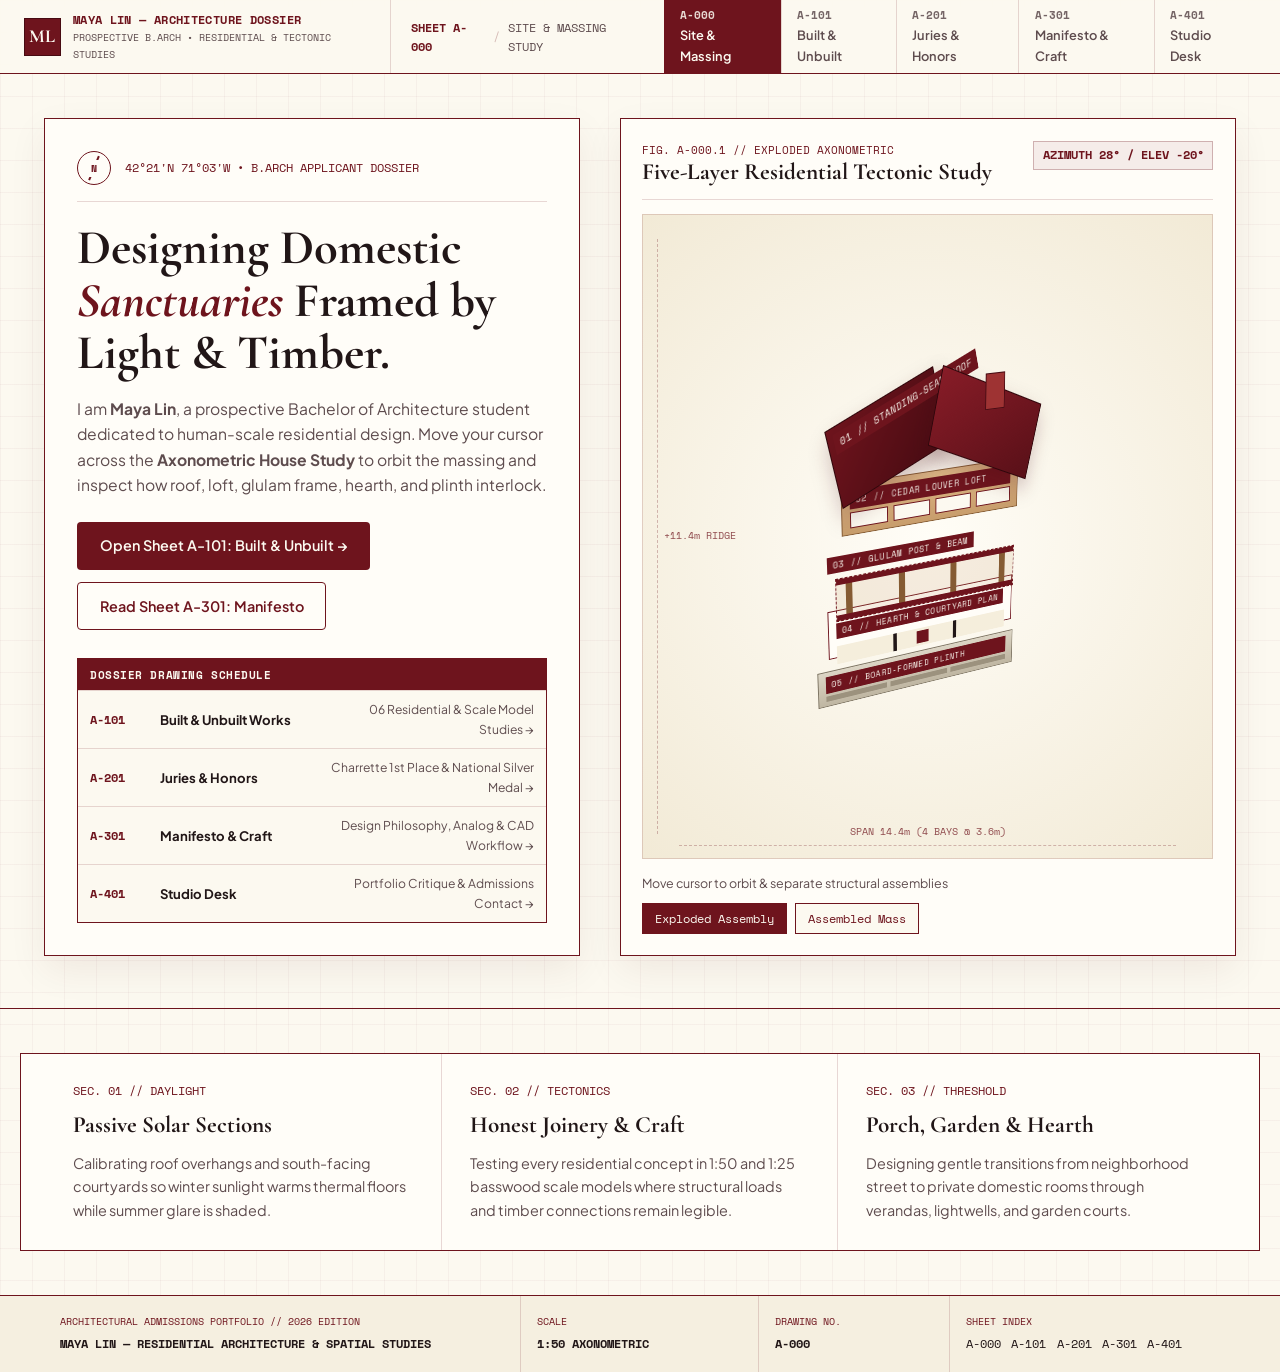
==== commit 1c7a4ded: "Add files via upload" ====
--- a/index.html
+++ b/index.html
@@ -3,98 +3,147 @@
 <head>
     <meta charset="UTF-8">
     <meta name="viewport" content="width=device-width, initial-scale=1.0">
-    <title>Maya Lin | Architecture Admissions Portfolio</title>
+    <title>A-000 Site &amp; Massing | Maya Lin Architecture Portfolio</title>
     <link rel="stylesheet" href="style.css">
     <link rel="preconnect" href="https://fonts.googleapis.com">
     <link rel="preconnect" href="https://fonts.gstatic.com" crossorigin>
     <link href="https://fonts.googleapis.com/css2?family=Cormorant+Garamond:ital,wght@0,600;0,700;1,600&family=Plus+Jakarta+Sans:wght@400;500;600;700&family=Space+Mono:wght@400;700&display=swap" rel="stylesheet">
 </head>
 <body>
-    <header class="site-header">
-        <div class="container nav-container">
-            <a href="index.html" class="brand">
-                <span class="brand-mark">M.L.</span>
-                <span class="brand-text">Maya Lin <span class="brand-sub">// B.Arch '31</span></span>
-            </a>
-            <button class="menu-toggle" id="menu-toggle" aria-label="Toggle navigation">
-                <span></span><span></span><span></span>
-            </button>
-            <nav class="nav-menu" id="nav-menu">
-                <a href="index.html" class="nav-link active">01. Studio Home</a>
-                <a href="projects.html" class="nav-link ">02. Works &amp; Models</a>
-                <a href="achievements.html" class="nav-link ">03. Honors</a>
-                <a href="about.html" class="nav-link ">04. Architect Bio</a>
-                <a href="contact.html" class="nav-link ">05. Contact</a>
-            </nav>
+    <header class="drafting-topbar">
+        <div class="topbar-left">
+            <a href="index.html" class="studio-stamp">
+                <span class="stamp-box">ML</span>
+                <div class="stamp-info">
+                    <span class="stamp-name">MAYA LIN &mdash; ARCHITECTURE DOSSIER</span>
+                    <span class="stamp-meta">PROSPECTIVE B.ARCH &bull; RESIDENTIAL &amp; TECTONIC STUDIES</span>
+                </div>
+            </a>
         </div>
+
+        <div class="topbar-sheet-id">
+            <span class="sheet-code">SHEET A-000</span>
+            <span class="sheet-divider">/</span>
+            <span class="sheet-name">SITE & MASSING STUDY</span>
+        </div>
+
+        <button class="menu-toggle" id="menu-toggle" aria-label="Toggle Sheet Index">
+            <span></span><span></span><span></span>
+        </button>
+
+        <nav class="sheet-nav" id="nav-menu">
+            <a href="index.html" class="sheet-tab active">
+                <span class="tab-no">A-000</span>
+                <span class="tab-lbl">Site &amp; Massing</span>
+            </a>
+            <a href="projects.html" class="sheet-tab ">
+                <span class="tab-no">A-101</span>
+                <span class="tab-lbl">Built &amp; Unbuilt</span>
+            </a>
+            <a href="achievements.html" class="sheet-tab ">
+                <span class="tab-no">A-201</span>
+                <span class="tab-lbl">Juries &amp; Honors</span>
+            </a>
+            <a href="about.html" class="sheet-tab ">
+                <span class="tab-no">A-301</span>
+                <span class="tab-lbl">Manifesto &amp; Craft</span>
+            </a>
+            <a href="contact.html" class="sheet-tab ">
+                <span class="tab-no">A-401</span>
+                <span class="tab-lbl">Studio Desk</span>
+            </a>
+        </nav>
     </header>
 
-    <main>
-        <!-- Hero + Interactive 3D Exploded House Model -->
-        <section class="hero-section">
-            <div class="container hero-grid">
-                <div class="hero-copy">
-                    <div class="eyebrow">
-                        <span class="eyebrow-dot"></span>
-                        <span>B.ARCH UNDERGRADUATE APPLICANT &bull; RESIDENTIAL &amp; SPATIAL DESIGN</span>
-                    </div>
-                    <h1>Shaping Quiet <span class="accent-italic">Homes</span> Where Light &amp; Structure Meet.</h1>
-                    <p class="hero-lead">
-                        I'm <strong>Maya Lin</strong>—an aspiring architect focused on human-scale residential homes, passive daylighting, and tactile timber-and-brick craft. Move your cursor across the <strong>3D Exploded House Study</strong> to inspect how roof, living volume, structural frame, and plinth come together.
+    <main class="drafting-sheet">
+        <!-- Asymmetric Architectural Drawing Board -->
+        <section class="board-hero">
+            <div class="container board-hero-grid">
+                <!-- Left Column: Title Block & Statement -->
+                <div class="board-statement">
+                    <div class="north-arrow-row">
+                        <div class="north-compass" aria-hidden="true">
+                            <span class="n-letter">N</span>
+                            <div class="n-needle"></div>
+                        </div>
+                        <span class="coord-stamp">42°21'N 71°03'W &bull; B.ARCH APPLICANT DOSSIER</span>
+                    </div>
+
+                    <h1>Designing Domestic <span class="crimson-italic">Sanctuaries</span> Framed by Light &amp; Timber.</h1>
+
+                    <p class="board-lead">
+                        I am <strong>Maya Lin</strong>, a prospective Bachelor of Architecture student dedicated to human-scale residential design. Move your cursor across the <strong>Axonometric House Study</strong> to orbit the massing and inspect how roof, loft, glulam frame, hearth, and plinth interlock.
                     </p>
-                    <div class="hero-buttons">
-                        <a href="projects.html" class="btn btn-crimson">View Architectural Works &rarr;</a>
-                        <a href="about.html" class="btn btn-outline">Read Design Philosophy</a>
-                    </div>
-                    <div class="hero-metrics">
-                        <div class="h-metric">
-                            <span class="h-val">08</span>
-                            <span class="h-lbl">Scale Models &amp; Home Studies</span>
-                        </div>
-                        <div class="h-metric">
-                            <span class="h-val">1:50</span>
-                            <span class="h-lbl">Primary Basswood Scale</span>
-                        </div>
-                        <div class="h-metric">
-                            <span class="h-val">03</span>
-                            <span class="h-lbl">Design Competition Honors</span>
-                        </div>
-                    </div>
-                </div>
-
-                <!-- Interactive 3D Exploded House Stage -->
-                <div class="model-stage-card" id="model-stage-card">
-                    <div class="stage-topbar">
-                        <span class="mono-tag">FIG 01. EXPLODED AXONOMETRIC HOUSE STUDY</span>
-                        <span class="mono-tag live-coords" id="gyro-coords">ROT: -18° / 28°</span>
+
+                    <div class="board-cta-row">
+                        <a href="projects.html" class="btn btn-crimson">Open Sheet A-101: Built &amp; Unbuilt &rarr;</a>
+                        <a href="about.html" class="btn btn-outline">Read Sheet A-301: Manifesto</a>
+                    </div>
+
+                    <!-- Architectural Schedule Table -->
+                    <div class="schedule-box">
+                        <div class="schedule-head">DOSSIER DRAWING SCHEDULE</div>
+                        <a href="projects.html" class="schedule-row">
+                            <span class="sch-no">A-101</span>
+                            <span class="sch-title">Built &amp; Unbuilt Works</span>
+                            <span class="sch-desc">06 Residential &amp; Scale Model Studies &rarr;</span>
+                        </a>
+                        <a href="achievements.html" class="schedule-row">
+                            <span class="sch-no">A-201</span>
+                            <span class="sch-title">Juries &amp; Honors</span>
+                            <span class="sch-desc">Charrette 1st Place &amp; National Silver Medal &rarr;</span>
+                        </a>
+                        <a href="about.html" class="schedule-row">
+                            <span class="sch-no">A-301</span>
+                            <span class="sch-title">Manifesto &amp; Craft</span>
+                            <span class="sch-desc">Design Philosophy, Analog &amp; CAD Workflow &rarr;</span>
+                        </a>
+                        <a href="contact.html" class="schedule-row">
+                            <span class="sch-no">A-401</span>
+                            <span class="sch-title">Studio Desk</span>
+                            <span class="sch-desc">Portfolio Critique &amp; Admissions Contact &rarr;</span>
+                        </a>
+                    </div>
+                </div>
+
+                <!-- Right Column: Interactive 3D Exploded House Viewport -->
+                <div class="axon-board" id="model-stage-card">
+                    <div class="axon-header">
+                        <div>
+                            <span class="axon-fig">FIG. A-000.1 // EXPLODED AXONOMETRIC</span>
+                            <h2>Five-Layer Residential Tectonic Study</h2>
+                        </div>
+                        <span class="axon-readout" id="gyro-coords">AZIMUTH 28° / ELEV -20°</span>
                     </div>
 
                     <div class="viewport-3d" id="viewport-3d">
+                        <!-- Dimension lines overlay -->
+                        <div class="dim-line-v"><span>+11.4m RIDGE</span></div>
+                        <div class="dim-line-h"><span>SPAN 14.4m (4 BAYS @ 3.6m)</span></div>
+
                         <div class="house-assembly" id="house-assembly">
-                            <!-- Layer 1: Pitched Roof & Skylight -->
+                            <!-- Layer 1: Pitched Roof -->
                             <div class="house-part part-roof" data-layer="1">
                                 <div class="roof-plane left-slope">
-                                    <span class="part-tag">01 // STANDING-SEAM ROOF &amp; CLERESTORY</span>
+                                    <span class="part-tag">01 // STANDING-SEAM ROOF</span>
                                 </div>
                                 <div class="roof-plane right-slope"></div>
                                 <div class="roof-chimney"></div>
                             </div>
 
-                            <!-- Layer 2: Upper Loft & Timber Louvers -->
+                            <!-- Layer 2: Upper Loft -->
                             <div class="house-part part-upper" data-layer="2">
                                 <div class="box-face front">
-                                    <span class="part-tag">02 // UPPER STUDIO &amp; CEDAR LOUVERS</span>
+                                    <span class="part-tag">02 // CEDAR LOUVER LOFT</span>
                                     <div class="window-row">
                                         <span></span><span></span><span></span><span></span>
                                     </div>
                                 </div>
-                                <div class="box-face side"></div>
-                                <div class="box-face top"></div>
-                            </div>
-
-                            <!-- Layer 3: Structural Post-and-Beam Frame -->
+                            </div>
+
+                            <!-- Layer 3: Glulam Frame -->
                             <div class="house-part part-frame" data-layer="3">
-                                <span class="part-tag">03 // GLULAM TIMBER FRAME &amp; COURTYARD</span>
+                                <span class="part-tag">03 // GLULAM POST &amp; BEAM</span>
                                 <div class="beam-grid">
                                     <div class="pillar p1"></div>
                                     <div class="pillar p2"></div>
@@ -105,10 +154,10 @@
                                 </div>
                             </div>
 
-                            <!-- Layer 4: Ground Floor Living Volume -->
+                            <!-- Layer 4: Ground Living Pavilion -->
                             <div class="house-part part-ground" data-layer="4">
                                 <div class="ground-slab">
-                                    <span class="part-tag">04 // OPEN LIVING PAVILION &amp; HEARTH</span>
+                                    <span class="part-tag">04 // HEARTH &amp; COURTYARD PLAN</span>
                                     <div class="interior-walls">
                                         <div class="wall-seg w1"></div>
                                         <div class="wall-seg w2"></div>
@@ -117,10 +166,10 @@
                                 </div>
                             </div>
 
-                            <!-- Layer 5: Concrete Foundation & Garden Plinth -->
+                            <!-- Layer 5: Concrete Plinth -->
                             <div class="house-part part-plinth" data-layer="5">
                                 <div class="plinth-base">
-                                    <span class="part-tag">05 // BOARD-FORMED PLINTH &amp; STEPPED TERRACE</span>
+                                    <span class="part-tag">05 // BOARD-FORMED PLINTH</span>
                                     <div class="terrace-steps">
                                         <span></span><span></span><span></span>
                                     </div>
@@ -129,71 +178,62 @@
                         </div>
                     </div>
 
-                    <div class="stage-controls">
-                        <span class="stage-hint">Move mouse over model to orbit &amp; separate house layers</span>
-                        <div class="stage-btns">
-                            <button type="button" class="mini-btn active" id="btn-explode">Exploded View</button>
-                            <button type="button" class="mini-btn" id="btn-assemble">Assemble House</button>
+                    <div class="axon-footer">
+                        <span class="axon-note">Move cursor to orbit &amp; separate structural assemblies</span>
+                        <div class="axon-toggles">
+                            <button type="button" class="mini-btn active" id="btn-explode">Exploded Assembly</button>
+                            <button type="button" class="mini-btn" id="btn-assemble">Assembled Mass</button>
                         </div>
                     </div>
                 </div>
             </div>
         </section>
 
-        <!-- Studio Pillars / Directory -->
-        <section class="section-block">
-            <div class="container">
-                <div class="section-head">
-                    <span class="section-kicker">// PORTFOLIO INDEX</span>
-                    <h2>Curated Architecture Dossier</h2>
-                    <p>Prepared for university B.Arch admissions committees—documenting spatial thinking, physical model craft, and residential design studies.</p>
-                </div>
-
-                <div class="index-grid">
-                    <a href="projects.html" class="index-card">
-                        <span class="card-index">02</span>
-                        <h3>Works &amp; Scale Models</h3>
-                        <p>Courtyard Family House, Hillside Timber Cabin, Adaptive Brick Rowhouse, and Light-Study Pavilions.</p>
-                        <span class="card-cta">Inspect Drawings &amp; Models &rarr;</span>
-                    </a>
-
-                    <a href="achievements.html" class="index-card">
-                        <span class="card-index">03</span>
-                        <h3>Honors &amp; Exhibitions</h3>
-                        <p>National High School Architecture Prize, Regional Sustainable Home Award, and Youth Design Exhibition.</p>
-                        <span class="card-cta">View Recognition &rarr;</span>
-                    </a>
-
-                    <a href="about.html" class="index-card">
-                        <span class="card-index">04</span>
-                        <h3>Architect Bio &amp; Approach</h3>
-                        <p>Why I want to build homes, my hand-drafting and CAD/Rhino workflow, and my goals for architecture school.</p>
-                        <span class="card-cta">Read Statement &rarr;</span>
-                    </a>
-
-                    <a href="contact.html" class="index-card">
-                        <span class="card-index">05</span>
-                        <h3>Contact &amp; Portfolio Review</h3>
-                        <p>Connect with me regarding university interviews, studio critiques, summer workshops, or design inquiries.</p>
-                        <span class="card-cta">Get in Touch &rarr;</span>
-                    </a>
+        <!-- Material & Spatial Principles Strip -->
+        <section class="principles-strip">
+            <div class="container principles-grid">
+                <div class="principle-cell">
+                    <span class="p-code">SEC. 01 // DAYLIGHT</span>
+                    <h3>Passive Solar Sections</h3>
+                    <p>Calibrating roof overhangs and south-facing courtyards so winter sunlight warms thermal floors while summer glare is shaded.</p>
+                </div>
+                <div class="principle-cell">
+                    <span class="p-code">SEC. 02 // TECTONICS</span>
+                    <h3>Honest Joinery &amp; Craft</h3>
+                    <p>Testing every residential concept in 1:50 and 1:25 basswood scale models where structural loads and timber connections remain legible.</p>
+                </div>
+                <div class="principle-cell">
+                    <span class="p-code">SEC. 03 // THRESHOLD</span>
+                    <h3>Porch, Garden &amp; Hearth</h3>
+                    <p>Designing gentle transitions from neighborhood street to private domestic rooms through verandas, lightwells, and garden courts.</p>
                 </div>
             </div>
         </section>
     </main>
 
-    <footer class="site-footer">
-        <div class="container footer-content">
-            <div>
-                <p class="footer-title">MAYA LIN &mdash; ASPIRING ARCHITECTURAL DESIGNER</p>
-                <p class="footer-sub">Residential Spatial Studies, Timber Tectonics &amp; Sustainable Homes &bull; Portfolio Edition 2026</p>
-            </div>
-            <div class="footer-links">
-                <a href="index.html">Home</a>
-                <a href="projects.html">Works</a>
-                <a href="achievements.html">Honors</a>
-                <a href="about.html">Bio</a>
-                <a href="contact.html">Contact</a>
+    <footer class="titleblock-footer">
+        <div class="container titleblock-grid">
+            <div class="tb-cell tb-main">
+                <span class="tb-kicker">ARCHITECTURAL ADMISSIONS PORTFOLIO // 2026 EDITION</span>
+                <p class="tb-title">MAYA LIN &mdash; RESIDENTIAL ARCHITECTURE &amp; SPATIAL STUDIES</p>
+            </div>
+            <div class="tb-cell">
+                <span class="tb-kicker">SCALE</span>
+                <p class="tb-val">1:50 AXONOMETRIC</p>
+            </div>
+            <div class="tb-cell">
+                <span class="tb-kicker">DRAWING NO.</span>
+                <p class="tb-val">A-000</p>
+            </div>
+            <div class="tb-cell tb-links">
+                <span class="tb-kicker">SHEET INDEX</span>
+                <div class="tb-nav-links">
+                    <a href="index.html">A-000</a>
+                    <a href="projects.html">A-101</a>
+                    <a href="achievements.html">A-201</a>
+                    <a href="about.html">A-301</a>
+                    <a href="contact.html">A-401</a>
+                </div>
             </div>
         </div>
     </footer>
--- a/style.css
+++ b/style.css
@@ -1,22 +1,20 @@
 :root {
     --bg-cream: #fcf9f0;
-    --bg-paper: #f6f0e1;
+    --bg-paper: #f5efe0;
     --bg-card: #fffdf8;
     --crimson-deep: #6e141d;
-    --crimson-dark: #4a0d13;
-    --crimson-soft: rgba(110, 20, 29, 0.08);
-    --crimson-border: rgba(110, 20, 29, 0.22);
-    --ink-main: #231819;
-    --ink-muted: #635153;
+    --crimson-dark: #470b12;
+    --crimson-soft: rgba(110, 20, 29, 0.07);
+    --crimson-border: rgba(110, 20, 29, 0.28);
+    --ink-main: #211617;
+    --ink-muted: #5e4c4e;
     --timber-warm: #c89d6c;
-    --timber-dark: #8c6239;
-    --line-subtle: rgba(35, 24, 25, 0.12);
+    --timber-dark: #855b33;
+    --rule-line: rgba(110, 20, 29, 0.16);
     --font-serif: 'Cormorant Garamond', Georgia, serif;
     --font-sans: 'Plus Jakarta Sans', -apple-system, BlinkMacSystemFont, sans-serif;
     --font-mono: 'Space Mono', monospace;
-    --radius-md: 10px;
-    --radius-lg: 16px;
-    --shadow-soft: 0 14px 34px rgba(74, 13, 19, 0.07);
+    --shadow-sheet: 0 14px 36px rgba(71, 11, 18, 0.07);
 }
 
 * {
@@ -33,15 +31,15 @@
     font-family: var(--font-sans);
     background-color: var(--bg-cream);
     color: var(--ink-main);
-    line-height: 1.65;
+    line-height: 1.62;
     min-height: 100vh;
     display: flex;
     flex-direction: column;
-    /* Subtle architectural drafting grid on warm off-white paper */
+    /* Architectural drafting grid */
     background-image:
-        linear-gradient(to right, rgba(110, 20, 29, 0.035) 1px, transparent 1px),
-        linear-gradient(to bottom, rgba(110, 20, 29, 0.035) 1px, transparent 1px);
-    background-size: 36px 36px;
+        linear-gradient(to right, rgba(110, 20, 29, 0.04) 1px, transparent 1px),
+        linear-gradient(to bottom, rgba(110, 20, 29, 0.04) 1px, transparent 1px);
+    background-size: 32px 32px;
 }
 
 main {
@@ -50,88 +48,138 @@
 
 .container {
     width: 100%;
-    max-width: 1180px;
+    max-width: 1240px;
     margin: 0 auto;
     padding: 0 1.5rem;
 }
 
-/* ================= HEADER ================= */
-.site-header {
+/* ================= ARCHITECTURAL SHEET TOPBAR ================= */
+.drafting-topbar {
     position: sticky;
     top: 0;
     z-index: 500;
-    background: rgba(252, 249, 240, 0.92);
+    background: rgba(252, 249, 240, 0.95);
     backdrop-filter: blur(10px);
-    border-bottom: 1px solid var(--line-subtle);
-}
-
-.nav-container {
-    display: flex;
-    align-items: center;
+    border-bottom: 1.5px solid var(--crimson-deep);
+    display: flex;
+    align-items: stretch;
     justify-content: space-between;
-    height: 74px;
-}
-
-.brand {
+    min-height: 68px;
+    padding: 0 1.5rem;
+}
+
+.topbar-left {
+    display: flex;
+    align-items: center;
+    padding-right: 1.25rem;
+    border-right: 1px solid var(--rule-line);
+}
+
+.studio-stamp {
     text-decoration: none;
     display: flex;
     align-items: center;
-    gap: 0.7rem;
+    gap: 0.75rem;
     color: var(--ink-main);
 }
 
-.brand-mark {
+.stamp-box {
+    width: 38px;
+    height: 38px;
     background: var(--crimson-deep);
     color: var(--bg-cream);
     font-family: var(--font-serif);
     font-weight: 700;
     font-size: 1.15rem;
-    padding: 0.3rem 0.6rem;
-    border-radius: 6px;
-    letter-spacing: 0.04em;
-}
-
-.brand-text {
-    font-weight: 700;
-    font-size: 1.02rem;
-}
-
-.brand-sub {
-    font-family: var(--font-mono);
-    font-size: 0.75rem;
-    font-weight: 400;
-    color: var(--crimson-deep);
-}
-
-.nav-menu {
-    display: flex;
-    align-items: center;
-    gap: 0.35rem;
-}
-
-.nav-link {
+    display: flex;
+    align-items: center;
+    justify-content: center;
+    border: 1px solid var(--crimson-dark);
+}
+
+.stamp-info {
+    display: flex;
+    flex-direction: column;
+}
+
+.stamp-name {
+    font-family: var(--font-mono);
+    font-size: 0.76rem;
+    font-weight: 700;
+    color: var(--crimson-deep);
+    letter-spacing: 0.03em;
+}
+
+.stamp-meta {
+    font-family: var(--font-mono);
+    font-size: 0.64rem;
+    color: var(--ink-muted);
+}
+
+.topbar-sheet-id {
+    display: flex;
+    align-items: center;
+    gap: 0.5rem;
+    padding: 0 1.25rem;
+    font-family: var(--font-mono);
+    font-size: 0.74rem;
+}
+
+.sheet-code {
+    font-weight: 700;
+    color: var(--crimson-deep);
+}
+
+.sheet-divider {
+    color: var(--crimson-border);
+}
+
+.sheet-name {
+    color: var(--ink-muted);
+}
+
+.sheet-nav {
+    display: flex;
+    align-items: stretch;
+}
+
+.sheet-tab {
     text-decoration: none;
-    font-family: var(--font-mono);
-    font-size: 0.8rem;
+    display: flex;
+    flex-direction: column;
+    justify-content: center;
+    padding: 0.45rem 0.95rem;
+    border-left: 1px solid var(--rule-line);
     color: var(--ink-muted);
-    padding: 0.5rem 0.85rem;
-    border-radius: 7px;
     transition: all 0.2s ease;
 }
 
-.nav-link:hover {
-    color: var(--crimson-deep);
+.sheet-tab:hover {
     background: var(--crimson-soft);
-}
-
-.nav-link.active {
+    color: var(--crimson-deep);
+}
+
+.sheet-tab.active {
     background: var(--crimson-deep);
     color: var(--bg-cream);
 }
 
+.tab-no {
+    font-family: var(--font-mono);
+    font-size: 0.68rem;
+    font-weight: 700;
+    opacity: 0.85;
+}
+
+.tab-lbl {
+    font-size: 0.8rem;
+    font-weight: 600;
+}
+
 .menu-toggle {
     display: none;
     flex-direction: column;
+    justify-content: center;
     gap: 5px;
     background: none;
     border: none;
@@ -152,9 +200,9 @@
     gap: 0.45rem;
     font-family: var(--font-sans);
     font-weight: 600;
-    font-size: 0.92rem;
-    padding: 0.75rem 1.4rem;
-    border-radius: 8px;
+    font-size: 0.9rem;
+    padding: 0.72rem 1.35rem;
+    border-radius: 4px;
     text-decoration: none;
     cursor: pointer;
     transition: all 0.2s ease;
@@ -164,7 +212,6 @@
 .btn-crimson {
     background: var(--crimson-deep);
     color: var(--bg-cream);
-    box-shadow: 0 6px 18px rgba(110, 20, 29, 0.22);
 }
 
 .btn-crimson:hover {
@@ -175,144 +222,218 @@
 .btn-outline {
     background: var(--bg-card);
     color: var(--crimson-deep);
-    border-color: var(--crimson-border);
+    border-color: var(--crimson-deep);
 }
 
 .btn-outline:hover {
     background: var(--crimson-soft);
-    border-color: var(--crimson-deep);
 }
 
 .btn-sm {
     padding: 0.45rem 0.9rem;
-    font-size: 0.82rem;
+    font-size: 0.8rem;
 }
 
 .full-width {
     width: 100%;
 }
 
-/* ================= HERO & 3D EXPLODED HOUSE STAGE ================= */
-.hero-section {
-    padding: 4rem 0 4.5rem;
-    border-bottom: 1px solid var(--line-subtle);
-}
-
-.hero-grid {
+/* ================= SHEET A-000: DRAFTING BOARD HERO ================= */
+.board-hero {
+    padding: 2.75rem 0 3.25rem;
+    border-bottom: 1.5px solid var(--crimson-deep);
+}
+
+.board-hero-grid {
     display: grid;
-    grid-template-columns: 1.05fr 1.15fr;
-    gap: 2.75rem;
-    align-items: center;
-}
-
-.eyebrow {
-    display: inline-flex;
-    align-items: center;
-    gap: 0.55rem;
-    font-family: var(--font-mono);
-    font-size: 0.75rem;
-    color: var(--crimson-deep);
+    grid-template-columns: 1fr 1.15fr;
+    gap: 2.5rem;
+    align-items: stretch;
+}
+
+.board-statement {
+    background: var(--bg-card);
+    border: 1.5px solid var(--crimson-deep);
+    padding: 2rem;
+    display: flex;
+    flex-direction: column;
+    justify-content: space-between;
+    box-shadow: var(--shadow-sheet);
+}
+
+.north-arrow-row {
+    display: flex;
+    align-items: center;
+    gap: 0.85rem;
+    padding-bottom: 1rem;
+    margin-bottom: 1.25rem;
+    border-bottom: 1px solid var(--rule-line);
+}
+
+.north-compass {
+    width: 34px;
+    height: 34px;
+    border: 1.5px solid var(--crimson-deep);
+    border-radius: 50%;
+    position: relative;
+    display: flex;
+    align-items: center;
+    justify-content: center;
+}
+
+.n-letter {
+    font-family: var(--font-mono);
+    font-size: 0.65rem;
+    font-weight: 700;
+    color: var(--crimson-deep);
+    background: var(--bg-card);
+    padding: 0 2px;
+    z-index: 2;
+}
+
+.n-needle {
+    position: absolute;
+    width: 1.5px;
+    height: 26px;
+    background: var(--crimson-deep);
+    transform: rotate(22deg);
+}
+
+.coord-stamp {
+    font-family: var(--font-mono);
+    font-size: 0.72rem;
+    color: var(--crimson-deep);
+}
+
+.board-statement h1 {
+    font-family: var(--font-serif);
+    font-size: clamp(2.35rem, 3.8vw, 3.35rem);
+    font-weight: 700;
+    line-height: 1.08;
+    margin-bottom: 1rem;
+}
+
+.crimson-italic {
+    font-style: italic;
+    color: var(--crimson-deep);
+}
+
+.board-lead {
+    color: var(--ink-muted);
+    font-size: 0.98rem;
+    margin-bottom: 1.5rem;
+}
+
+.board-cta-row {
+    display: flex;
+    flex-wrap: wrap;
+    gap: 0.75rem;
+    margin-bottom: 1.75rem;
+}
+
+/* Architectural Drawing Schedule Box */
+.schedule-box {
+    border: 1px solid var(--crimson-deep);
+    background: var(--bg-cream);
+}
+
+.schedule-head {
+    background: var(--crimson-deep);
+    color: var(--bg-cream);
+    font-family: var(--font-mono);
+    font-size: 0.7rem;
+    font-weight: 700;
+    padding: 0.4rem 0.75rem;
+    letter-spacing: 0.05em;
+}
+
+.schedule-row {
+    display: grid;
+    grid-template-columns: 62px 155px 1fr;
+    gap: 0.5rem;
+    align-items: center;
+    padding: 0.55rem 0.75rem;
+    text-decoration: none;
+    color: var(--ink-main);
+    border-top: 1px solid var(--rule-line);
+    font-size: 0.82rem;
+    transition: background 0.15s ease;
+}
+
+.schedule-row:hover {
     background: var(--crimson-soft);
+}
+
+.sch-no {
+    font-family: var(--font-mono);
+    font-weight: 700;
+    font-size: 0.74rem;
+    color: var(--crimson-deep);
+}
+
+.sch-title {
+    font-weight: 700;
+}
+
+.sch-desc {
+    font-size: 0.76rem;
+    color: var(--ink-muted);
+    text-align: right;
+}
+
+/* Right Column: 3D Axonometric Viewport */
+.axon-board {
+    background: var(--bg-card);
+    border: 1.5px solid var(--crimson-deep);
+    padding: 1.35rem;
+    display: flex;
+    flex-direction: column;
+    box-shadow: var(--shadow-sheet);
+}
+
+.axon-header {
+    display: flex;
+    justify-content: space-between;
+    align-items: flex-start;
+    gap: 1rem;
+    padding-bottom: 0.75rem;
+    border-bottom: 1px solid var(--rule-line);
+}
+
+.axon-fig {
+    font-family: var(--font-mono);
+    font-size: 0.7rem;
+    color: var(--crimson-deep);
+    display: block;
+}
+
+.axon-header h2 {
+    font-family: var(--font-serif);
+    font-size: 1.45rem;
+    line-height: 1.2;
+}
+
+.axon-readout {
+    font-family: var(--font-mono);
+    font-size: 0.72rem;
+    font-weight: 700;
+    color: var(--crimson-deep);
+    background: var(--crimson-soft);
+    padding: 0.25rem 0.55rem;
     border: 1px solid var(--crimson-border);
-    padding: 0.35rem 0.8rem;
-    border-radius: 99px;
-    margin-bottom: 1.2rem;
-}
-
-.eyebrow-dot {
-    width: 7px;
-    height: 7px;
-    border-radius: 50%;
-    background: var(--crimson-deep);
-}
-
-.hero-copy h1 {
-    font-family: var(--font-serif);
-    font-size: clamp(2.5rem, 4.4vw, 3.65rem);
-    font-weight: 700;
-    line-height: 1.08;
-    color: var(--ink-main);
-    margin-bottom: 1.15rem;
-}
-
-.accent-italic {
-    font-style: italic;
-    color: var(--crimson-deep);
-}
-
-.hero-lead {
-    color: var(--ink-muted);
-    font-size: 1.03rem;
-    margin-bottom: 1.75rem;
-}
-
-.hero-buttons {
-    display: flex;
-    flex-wrap: wrap;
-    gap: 0.85rem;
-    margin-bottom: 2.25rem;
-}
-
-.hero-metrics {
-    display: grid;
-    grid-template-columns: repeat(3, 1fr);
-    gap: 1rem;
-    padding-top: 1.35rem;
-    border-top: 1px solid var(--line-subtle);
-}
-
-.h-val {
-    display: block;
-    font-family: var(--font-serif);
-    font-size: 1.75rem;
-    font-weight: 700;
-    color: var(--crimson-deep);
-    line-height: 1.1;
-}
-
-.h-lbl {
-    font-size: 0.8rem;
-    color: var(--ink-muted);
-}
-
-/* Interactive 3D Stage Card */
-.model-stage-card {
-    background: var(--bg-card);
-    border: 1px solid var(--crimson-border);
-    border-radius: var(--radius-lg);
-    padding: 1.25rem;
-    box-shadow: var(--shadow-soft);
-}
-
-.stage-topbar {
-    display: flex;
-    justify-content: space-between;
-    align-items: center;
-    padding-bottom: 0.75rem;
-    border-bottom: 1px solid var(--line-subtle);
-}
-
-.mono-tag {
-    font-family: var(--font-mono);
-    font-size: 0.72rem;
-    color: var(--ink-muted);
-}
-
-.live-coords {
-    color: var(--crimson-deep);
-    font-weight: 700;
 }
 
 .viewport-3d {
-    height: 410px;
-    perspective: 1100px;
+    flex: 1;
+    min-height: 420px;
+    perspective: 1150px;
     display: flex;
     align-items: center;
     justify-content: center;
     overflow: hidden;
     position: relative;
-    background: radial-gradient(circle at center, #fffdf7 0%, #f3ebd7 100%);
-    border-radius: 12px;
+    background: radial-gradient(circle at center, #fffdf7 0%, #f2ead6 100%);
+    border: 1px solid var(--rule-line);
     margin: 0.85rem 0;
     cursor: grab;
     user-select: none;
@@ -320,6 +441,37 @@
 
 .viewport-3d:active {
     cursor: grabbing;
+}
+
+/* Drafting dimension callout lines inside 3D viewport */
+.dim-line-v {
+    position: absolute;
+    left: 14px;
+    top: 24px;
+    bottom: 24px;
+    border-left: 1px dashed var(--crimson-border);
+    display: flex;
+    align-items: center;
+    padding-left: 6px;
+    pointer-events: none;
+}
+
+.dim-line-v span, .dim-line-h span {
+    font-family: var(--font-mono);
+    font-size: 0.64rem;
+    color: var(--crimson-deep);
+    opacity: 0.75;
+}
+
+.dim-line-h {
+    position: absolute;
+    left: 36px;
+    right: 36px;
+    bottom: 12px;
+    border-bottom: 1px dashed var(--crimson-border);
+    text-align: center;
+    padding-bottom: 3px;
+    pointer-events: none;
 }
 
 .house-assembly {
@@ -346,12 +498,10 @@
     background: var(--crimson-deep);
     color: var(--bg-cream);
     padding: 2px 6px;
-    border-radius: 4px;
     white-space: nowrap;
-    box-shadow: 0 3px 8px rgba(74, 13, 19, 0.25);
-}
-
-/* Layer 1: Pitched Roof */
+}
+
+/* 5 House Layers */
 .part-roof {
     top: 12px;
     height: 64px;
@@ -362,10 +512,9 @@
     position: absolute;
     width: 122px;
     height: 76px;
-    background: linear-gradient(135deg, #6e141d, #4a0d13);
-    border: 1px solid #38080d;
-    border-radius: 4px;
-    box-shadow: 0 10px 20px rgba(74, 13, 19, 0.25);
+    background: linear-gradient(135deg, #6e141d, #470b12);
+    border: 1px solid #30060b;
+    box-shadow: 0 10px 20px rgba(71, 11, 18, 0.25);
 }
 
 .left-slope {
@@ -378,7 +527,7 @@
 
 .right-slope {
     right: -4px;
-    background: linear-gradient(135deg, #871c27, #5c1018);
+    background: linear-gradient(135deg, #871c27, #591018);
     transform: rotateZ(24deg) skewX(12deg);
 }
 
@@ -388,11 +537,10 @@
     top: -12px;
     width: 22px;
     height: 36px;
-    background: #a63a3a;
-    border: 1px solid #4a0d13;
-}
-
-/* Layer 2: Upper Timber Studio */
+    background: #9e3333;
+    border: 1px solid #470b12;
+}
+
 .part-upper {
     top: 76px;
     height: 54px;
@@ -405,12 +553,10 @@
     margin: 0 auto;
     background: linear-gradient(180deg, #deb887, #c89d6c);
     border: 1.5px solid var(--timber-dark);
-    border-radius: 5px;
     padding: 6px 8px;
     display: flex;
     flex-direction: column;
     justify-content: space-between;
-    box-shadow: 0 8px 18px rgba(35, 24, 25, 0.14);
 }
 
 .window-row {
@@ -423,10 +569,8 @@
     height: 16px;
     background: #fcf9f0;
     border: 1px solid var(--crimson-deep);
-    border-radius: 2px;
-}
-
-/* Layer 3: Structural Glulam Frame */
+}
+
 .part-frame {
     top: 132px;
     height: 52px;
@@ -439,8 +583,7 @@
     margin: 4px auto 0;
     position: relative;
     border: 1.5px dashed var(--crimson-deep);
-    background: rgba(200, 157, 108, 0.15);
-    border-radius: 4px;
+    background: rgba(200, 157, 108, 0.16);
 }
 
 .pillar {
@@ -465,7 +608,6 @@
 .cross-beam.b1 { top: 0; }
 .cross-beam.b2 { bottom: 0; }
 
-/* Layer 4: Ground Floor Living Volume */
 .part-ground {
     top: 186px;
     height: 54px;
@@ -478,9 +620,7 @@
     margin: 0 auto;
     background: #fffdf8;
     border: 1.5px solid var(--crimson-deep);
-    border-radius: 6px;
     padding: 6px 8px;
-    box-shadow: 0 10px 20px rgba(74, 13, 19, 0.12);
 }
 
 .interior-walls {
@@ -488,7 +628,6 @@
     height: 20px;
     position: relative;
     background: #f5eedc;
-    border-radius: 3px;
 }
 
 .wall-seg {
@@ -507,10 +646,8 @@
     width: 14px;
     height: 14px;
     background: var(--crimson-deep);
-    border-radius: 2px;
-}
-
-/* Layer 5: Concrete Plinth & Terrace */
+}
+
 .part-plinth {
     top: 242px;
     height: 44px;
@@ -523,12 +660,10 @@
     height: 40px;
     background: linear-gradient(180deg, #dcd5c5, #bfb6a2);
     border: 1.5px solid #7c7362;
-    border-radius: 6px;
     padding: 5px 8px;
     display: flex;
     flex-direction: column;
     justify-content: space-between;
-    box-shadow: 0 16px 26px rgba(35, 24, 25, 0.2);
 }
 
 .terrace-steps {
@@ -540,17 +675,15 @@
     flex: 1;
     height: 6px;
     background: #9c927e;
-    border-radius: 2px;
-}
-
-/* Assembled State (when user clicks Assemble House) */
+}
+
 .house-assembly.assembled .part-roof { transform: translateZ(0) translateY(42px); }
 .house-assembly.assembled .part-upper { transform: translateZ(0) translateY(24px); }
 .house-assembly.assembled .part-frame { transform: translateZ(0) translateY(8px); }
 .house-assembly.assembled .part-ground { transform: translateZ(0) translateY(-8px); }
 .house-assembly.assembled .part-plinth { transform: translateZ(0) translateY(-24px); }
 
-.stage-controls {
+.axon-footer {
     display: flex;
     justify-content: space-between;
     align-items: center;
@@ -558,22 +691,21 @@
     gap: 0.65rem;
 }
 
-.stage-hint {
-    font-size: 0.8rem;
+.axon-note {
+    font-size: 0.78rem;
     color: var(--ink-muted);
 }
 
-.stage-btns {
+.axon-toggles {
     display: flex;
     gap: 0.45rem;
 }
 
 .mini-btn {
     font-family: var(--font-mono);
-    font-size: 0.74rem;
+    font-size: 0.72rem;
     padding: 0.35rem 0.75rem;
-    border-radius: 6px;
-    border: 1px solid var(--crimson-border);
+    border: 1px solid var(--crimson-deep);
     background: var(--bg-cream);
     color: var(--crimson-deep);
     cursor: pointer;
@@ -585,129 +717,99 @@
     color: var(--bg-cream);
 }
 
-/* ================= PORTFOLIO DIRECTORY ================= */
-.section-block {
-    padding: 4.25rem 0;
-}
-
-.section-head {
-    margin-bottom: 2.25rem;
-}
-
-.section-kicker {
-    display: inline-block;
-    font-family: var(--font-mono);
-    font-size: 0.78rem;
-    color: var(--crimson-deep);
-    margin-bottom: 0.35rem;
-}
-
-.section-head h2 {
-    font-family: var(--font-serif);
-    font-size: 2.25rem;
-    font-weight: 700;
+/* Principles Strip */
+.principles-strip {
+    padding: 2.75rem 0;
+}
+
+.principles-grid {
+    display: grid;
+    grid-template-columns: repeat(3, 1fr);
+    border: 1.5px solid var(--crimson-deep);
+    background: var(--bg-card);
+}
+
+.principle-cell {
+    padding: 1.75rem;
+    border-right: 1px solid var(--rule-line);
+}
+
+.principle-cell:last-child {
+    border-right: none;
+}
+
+.p-code {
+    font-family: var(--font-mono);
+    font-size: 0.72rem;
+    color: var(--crimson-deep);
+    display: block;
     margin-bottom: 0.4rem;
 }
 
-.section-head p {
-    color: var(--ink-muted);
-    max-width: 650px;
-}
-
-.index-grid {
-    display: grid;
-    grid-template-columns: repeat(auto-fit, minmax(250px, 1fr));
-    gap: 1.35rem;
-}
-
-.index-card {
-    background: var(--bg-card);
-    border: 1px solid var(--line-subtle);
-    border-radius: var(--radius-lg);
-    padding: 1.7rem;
-    text-decoration: none;
-    color: var(--ink-main);
-    display: flex;
-    flex-direction: column;
-    transition: all 0.25s ease;
-    box-shadow: 0 6px 20px rgba(74, 13, 19, 0.04);
-}
-
-.index-card:hover {
-    transform: translateY(-4px);
-    border-color: var(--crimson-deep);
-    box-shadow: var(--shadow-soft);
-}
-
-.card-index {
-    font-family: var(--font-mono);
-    font-size: 0.85rem;
-    font-weight: 700;
-    color: var(--crimson-deep);
-    margin-bottom: 0.55rem;
-}
-
-.index-card h3 {
+.principle-cell h3 {
     font-family: var(--font-serif);
     font-size: 1.45rem;
-    margin-bottom: 0.5rem;
-}
-
-.index-card p {
-    font-size: 0.92rem;
+    margin-bottom: 0.45rem;
+}
+
+.principle-cell p {
+    font-size: 0.9rem;
     color: var(--ink-muted);
-    flex: 1;
-    margin-bottom: 1.15rem;
-}
-
-.card-cta {
-    font-family: var(--font-mono);
-    font-size: 0.8rem;
-    font-weight: 700;
-    color: var(--crimson-deep);
-}
-
-/* ================= SUBPAGES ================= */
-.subpage-main {
-    padding-bottom: 4.5rem;
-}
-
-.subpage-header {
-    padding: 3.5rem 0 2.5rem;
-    border-bottom: 1px solid var(--line-subtle);
-    margin-bottom: 2.5rem;
+}
+
+/* ================= SUBPAGE BANNERS ================= */
+.sheet-banner {
+    padding: 2.75rem 0 2.25rem;
+    border-bottom: 1.5px solid var(--crimson-deep);
     background: linear-gradient(180deg, rgba(110, 20, 29, 0.045), transparent);
 }
 
-.subpage-header h1 {
+.sheet-banner-flex {
+    display: flex;
+    justify-content: space-between;
+    align-items: flex-end;
+    flex-wrap: wrap;
+    gap: 1.5rem;
+}
+
+.sheet-kicker {
+    display: block;
+    font-family: var(--font-mono);
+    font-size: 0.74rem;
+    color: var(--crimson-deep);
+    margin-bottom: 0.35rem;
+}
+
+.sheet-banner h1 {
     font-family: var(--font-serif);
-    font-size: clamp(2.2rem, 3.8vw, 3rem);
-    font-weight: 700;
-    margin-bottom: 0.45rem;
-}
-
-.subpage-header p {
+    font-size: clamp(2.1rem, 3.6vw, 2.95rem);
+    line-height: 1.1;
+    margin-bottom: 0.4rem;
+}
+
+.sheet-banner p {
     color: var(--ink-muted);
-    max-width: 660px;
-    font-size: 1.03rem;
-}
-
-/* ================= PROJECTS PAGE ================= */
+    max-width: 640px;
+}
+
+.sheet-body {
+    padding: 2.75rem 1.5rem 4rem;
+}
+
+/* ================= SHEET A-101: ARCHITECTURAL PLATES ================= */
 .filter-row {
     display: flex;
     flex-wrap: wrap;
-    gap: 0.6rem;
-    margin-bottom: 2rem;
+    gap: 0.5rem;
 }
 
 .filter-pill {
     background: var(--bg-card);
-    border: 1px solid var(--crimson-border);
-    color: var(--ink-muted);
-    font-family: var(--font-mono);
-    font-size: 0.8rem;
-    padding: 0.48rem 1rem;
-    border-radius: 99px;
+    border: 1px solid var(--crimson-deep);
+    color: var(--crimson-deep);
+    font-family: var(--font-mono);
+    font-size: 0.75rem;
+    padding: 0.45rem 0.9rem;
     cursor: pointer;
     transition: all 0.2s ease;
 }
@@ -715,63 +817,52 @@
 .filter-pill.active, .filter-pill:hover {
     background: var(--crimson-deep);
     color: var(--bg-cream);
-    border-color: var(--crimson-deep);
-}
-
-.works-grid {
+}
+
+.plates-stack {
+    display: flex;
+    flex-direction: column;
+    gap: 1.5rem;
+}
+
+.plate-card {
     display: grid;
-    grid-template-columns: repeat(auto-fill, minmax(335px, 1fr));
-    gap: 1.65rem;
-}
-
-.work-card {
+    grid-template-columns: 270px 1fr;
     background: var(--bg-card);
-    border: 1px solid var(--line-subtle);
-    border-radius: var(--radius-lg);
-    overflow: hidden;
-    display: flex;
-    flex-direction: column;
-    transition: transform 0.25s ease, border-color 0.25s ease;
-    box-shadow: 0 6px 20px rgba(74, 13, 19, 0.04);
-}
-
-.work-card:hover {
-    transform: translateY(-4px);
-    border-color: var(--crimson-deep);
-}
-
-.work-preview {
-    height: 155px;
+    border: 1.5px solid var(--crimson-deep);
+    box-shadow: var(--shadow-sheet);
+    transition: transform 0.2s ease;
+}
+
+.plate-card:hover {
+    transform: translateY(-3px);
+}
+
+.plate-elevation {
     background: var(--bg-paper);
-    border-bottom: 1px solid var(--line-subtle);
-    position: relative;
-    display: flex;
-    align-items: center;
-    justify-content: center;
-    padding: 1rem;
-}
-
-.scale-badge {
-    position: absolute;
-    top: 0.75rem;
-    right: 0.85rem;
+    border-right: 1.5px solid var(--crimson-deep);
+    padding: 1.15rem;
+    display: flex;
+    flex-direction: column;
+    justify-content: space-between;
+    align-items: center;
+}
+
+.plate-no, .plate-medium {
     font-family: var(--font-mono);
     font-size: 0.7rem;
     color: var(--crimson-deep);
-    background: var(--bg-card);
-    border: 1px solid var(--crimson-border);
-    padding: 0.2rem 0.55rem;
-    border-radius: 5px;
-}
-
-/* Minimalist Architectural Elevation Diagrams inside Cards */
+    font-weight: 700;
+}
+
 .arch-sketch {
-    width: 140px;
+    width: 145px;
     height: 85px;
     display: flex;
     flex-direction: column;
     align-items: center;
     justify-content: flex-end;
+    margin: 0.75rem 0;
 }
 
 .sk-roof {
@@ -860,56 +951,75 @@
     background: var(--bg-card);
 }
 
-.work-body {
-    padding: 1.55rem;
-    display: flex;
-    flex-direction: column;
-    flex: 1;
+.plate-details {
+    padding: 1.5rem 1.75rem;
+    display: flex;
+    flex-direction: column;
+    justify-content: space-between;
+}
+
+.plate-meta-top {
+    display: flex;
+    justify-content: space-between;
+    align-items: center;
+    margin-bottom: 0.35rem;
 }
 
 .work-type {
     font-family: var(--font-mono);
-    font-size: 0.74rem;
-    color: var(--crimson-deep);
-    text-transform: uppercase;
-    margin-bottom: 0.35rem;
-}
-
-.work-body h3 {
+    font-size: 0.72rem;
+    color: var(--crimson-deep);
+    font-weight: 700;
+}
+
+.plate-year {
+    font-family: var(--font-mono);
+    font-size: 0.76rem;
+    color: var(--ink-muted);
+}
+
+.plate-details h2 {
     font-family: var(--font-serif);
-    font-size: 1.45rem;
-    margin-bottom: 0.55rem;
-}
-
-.work-body p {
+    font-size: 1.65rem;
+    margin-bottom: 0.5rem;
+}
+
+.plate-details p {
     color: var(--ink-muted);
-    font-size: 0.92rem;
-    flex: 1;
+    font-size: 0.94rem;
     margin-bottom: 1.15rem;
+}
+
+.plate-bottom {
+    display: flex;
+    justify-content: space-between;
+    align-items: center;
+    flex-wrap: wrap;
+    gap: 0.75rem;
+    padding-top: 0.85rem;
+    border-top: 1px solid var(--rule-line);
 }
 
 .work-tags {
     display: flex;
     flex-wrap: wrap;
     gap: 0.45rem;
-    margin-bottom: 1.2rem;
 }
 
 .work-tags span {
     font-family: var(--font-mono);
     font-size: 0.72rem;
     background: var(--bg-paper);
-    border: 1px solid var(--line-subtle);
+    border: 1px solid var(--rule-line);
     padding: 0.2rem 0.55rem;
-    border-radius: 5px;
 }
 
 /* Modal */
 .modal {
     position: fixed;
     inset: 0;
-    background: rgba(35, 24, 25, 0.65);
-    backdrop-filter: blur(5px);
+    background: rgba(33, 22, 23, 0.68);
+    backdrop-filter: blur(4px);
     display: flex;
     align-items: center;
     justify-content: center;
@@ -919,30 +1029,28 @@
 
 .modal-card {
     background: var(--bg-card);
-    border: 1.5px solid var(--crimson-deep);
-    border-radius: var(--radius-lg);
+    border: 2px solid var(--crimson-deep);
     padding: 2rem;
-    max-width: 580px;
+    max-width: 600px;
     width: 100%;
     position: relative;
-    box-shadow: var(--shadow-soft);
 }
 
 .modal-close {
     position: absolute;
-    top: 1rem;
-    right: 1.25rem;
+    top: 0.85rem;
+    right: 1.15rem;
     background: none;
     border: none;
-    font-size: 1.8rem;
+    font-size: 1.85rem;
     color: var(--crimson-deep);
     cursor: pointer;
 }
 
 .modal-card h2 {
     font-family: var(--font-serif);
-    font-size: 1.85rem;
-    margin: 0.4rem 0 0.75rem;
+    font-size: 1.9rem;
+    margin: 0.35rem 0 0.75rem;
 }
 
 .modal-desc {
@@ -952,7 +1060,7 @@
 
 .modal-details h4 {
     font-family: var(--font-mono);
-    font-size: 0.8rem;
+    font-size: 0.78rem;
     color: var(--crimson-deep);
     margin-bottom: 0.6rem;
 }
@@ -966,29 +1074,38 @@
     margin-bottom: 0.45rem;
 }
 
-/* ================= ACHIEVEMENTS PAGE ================= */
+/* ================= SHEET A-201: JURIES & HONORS ================= */
 .awards-banner-grid {
     display: grid;
-    grid-template-columns: repeat(auto-fit, minmax(215px, 1fr));
-    gap: 1.15rem;
-    margin-bottom: 3rem;
+    grid-template-columns: repeat(auto-fit, minmax(220px, 1fr));
+    border: 1.5px solid var(--crimson-deep);
+    background: var(--bg-card);
+    margin-bottom: 2.75rem;
 }
 
 .award-stat {
-    background: var(--bg-card);
-    border: 1px solid var(--crimson-border);
-    border-radius: var(--radius-lg);
     padding: 1.4rem;
-    text-align: center;
+    border-right: 1px solid var(--rule-line);
+}
+
+.award-stat:last-child {
+    border-right: none;
+}
+
+.award-code {
+    font-family: var(--font-mono);
+    font-size: 0.68rem;
+    color: var(--crimson-deep);
+    display: block;
 }
 
 .award-num {
     display: block;
     font-family: var(--font-serif);
-    font-size: 1.8rem;
-    font-weight: 700;
-    color: var(--crimson-deep);
-    margin-bottom: 0.25rem;
+    font-size: 1.9rem;
+    font-weight: 700;
+    color: var(--crimson-deep);
+    margin: 0.2rem 0;
 }
 
 .award-title {
@@ -997,19 +1114,33 @@
 }
 
 .chronicle-section {
-    margin-bottom: 3rem;
-}
-
-.chronicle-section h2 {
+    margin-bottom: 2.75rem;
+}
+
+.section-rule-head {
+    display: flex;
+    justify-content: space-between;
+    align-items: baseline;
+    border-bottom: 1.5px solid var(--crimson-deep);
+    padding-bottom: 0.5rem;
+    margin-bottom: 1.5rem;
+}
+
+.section-rule-head h2 {
     font-family: var(--font-serif);
-    font-size: 2rem;
-    margin-bottom: 1.5rem;
+    font-size: 1.9rem;
+}
+
+.section-rule-head span {
+    font-family: var(--font-mono);
+    font-size: 0.78rem;
+    color: var(--crimson-deep);
 }
 
 .chronicle-list {
     display: flex;
     flex-direction: column;
-    gap: 1.25rem;
+    gap: 1.15rem;
 }
 
 .chronicle-row {
@@ -1017,31 +1148,29 @@
     grid-template-columns: 110px 1fr;
     gap: 1.25rem;
     background: var(--bg-card);
-    border: 1px solid var(--line-subtle);
-    border-radius: var(--radius-lg);
-    padding: 1.4rem 1.6rem;
-    align-items: start;
+    border: 1px solid var(--crimson-border);
+    padding: 1.35rem 1.55rem;
 }
 
 .chronicle-year {
     font-family: var(--font-serif);
-    font-size: 1.75rem;
-    font-weight: 700;
-    color: var(--crimson-deep);
-    border-right: 2px solid var(--crimson-border);
+    font-size: 1.8rem;
+    font-weight: 700;
+    color: var(--crimson-deep);
+    border-right: 1.5px solid var(--crimson-deep);
     padding-right: 1rem;
 }
 
 .chronicle-cat {
     font-family: var(--font-mono);
-    font-size: 0.74rem;
+    font-size: 0.72rem;
     color: var(--crimson-deep);
 }
 
 .chronicle-body h3 {
     font-family: var(--font-serif);
-    font-size: 1.38rem;
-    margin: 0.25rem 0 0.45rem;
+    font-size: 1.4rem;
+    margin: 0.2rem 0 0.4rem;
 }
 
 .chronicle-body p {
@@ -1057,14 +1186,13 @@
 
 .editorial-card {
     background: var(--bg-card);
-    border: 1px solid var(--line-subtle);
-    border-radius: var(--radius-lg);
+    border: 1.5px solid var(--crimson-deep);
     padding: 1.75rem;
 }
 
 .editorial-card h2, .editorial-card h3 {
     font-family: var(--font-serif);
-    font-size: 1.6rem;
+    font-size: 1.65rem;
     margin-bottom: 0.9rem;
 }
 
@@ -1078,7 +1206,7 @@
     display: flex;
     flex-direction: column;
     gap: 0.65rem;
-    font-size: 0.93rem;
+    font-size: 0.92rem;
 }
 
 .arch-list li::before {
@@ -1086,7 +1214,7 @@
     color: var(--crimson-deep);
 }
 
-/* ================= ABOUT PAGE ================= */
+/* ================= SHEET A-301: MANIFESTO & CRAFT ================= */
 .bio-grid {
     display: grid;
     grid-template-columns: 310px 1fr;
@@ -1096,17 +1224,15 @@
 
 .bio-sidebar {
     background: var(--bg-card);
-    border: 1px solid var(--crimson-border);
-    border-radius: var(--radius-lg);
+    border: 1.5px solid var(--crimson-deep);
     padding: 1.85rem;
     text-align: center;
 }
 
 .monogram-seal {
-    width: 92px;
-    height: 92px;
+    width: 88px;
+    height: 88px;
     margin: 0 auto 0.9rem;
-    border-radius: 50%;
     background: var(--crimson-deep);
     color: var(--bg-cream);
     font-family: var(--font-serif);
@@ -1115,24 +1241,23 @@
     display: flex;
     align-items: center;
     justify-content: center;
-    border: 3px solid var(--bg-paper);
-    box-shadow: 0 0 0 2px var(--crimson-deep);
+    border: 2px solid var(--crimson-dark);
 }
 
 .bio-sidebar h2 {
     font-family: var(--font-serif);
-    font-size: 1.75rem;
+    font-size: 1.8rem;
 }
 
 .bio-subtitle {
     font-family: var(--font-mono);
-    font-size: 0.78rem;
+    font-size: 0.74rem;
     color: var(--crimson-deep);
 }
 
 .thin-rule {
     border: none;
-    border-top: 1px solid var(--line-subtle);
+    border-top: 1px solid var(--rule-line);
     margin: 1.25rem 0;
 }
 
@@ -1174,15 +1299,12 @@
 .craft-bar {
     height: 9px;
     background: var(--bg-paper);
-    border-radius: 99px;
-    overflow: hidden;
-    border: 1px solid var(--line-subtle);
+    border: 1px solid var(--crimson-border);
 }
 
 .craft-fill {
     height: 100%;
     background: var(--crimson-deep);
-    border-radius: 99px;
 }
 
 .goals-trio {
@@ -1193,20 +1315,19 @@
 
 .goal-box {
     background: var(--bg-paper);
-    border: 1px solid var(--line-subtle);
-    border-radius: 12px;
+    border: 1px solid var(--crimson-border);
     padding: 1.2rem;
 }
 
 .goal-num {
-    font-family: var(--font-serif);
-    font-size: 1.35rem;
+    font-family: var(--font-mono);
+    font-size: 0.85rem;
     font-weight: 700;
     color: var(--crimson-deep);
 }
 
 .goal-box h4 {
-    margin: 0.25rem 0 0.4rem;
+    margin: 0.3rem 0 0.4rem;
 }
 
 .goal-box p {
@@ -1214,7 +1335,7 @@
     margin: 0;
 }
 
-/* ================= CONTACT PAGE ================= */
+/* ================= SHEET A-401: STUDIO DESK ================= */
 .contact-layout {
     display: grid;
     grid-template-columns: 1fr 1.15fr;
@@ -1224,7 +1345,7 @@
 .contact-list {
     display: flex;
     flex-direction: column;
-    gap: 1rem;
+    gap: 0.9rem;
     margin-top: 1.25rem;
 }
 
@@ -1233,9 +1354,8 @@
     align-items: center;
     gap: 0.9rem;
     background: var(--bg-paper);
-    border: 1px solid var(--line-subtle);
-    border-radius: 10px;
-    padding: 0.95rem 1.1rem;
+    border: 1px solid var(--crimson-border);
+    padding: 0.9rem 1.1rem;
 }
 
 .c-badge {
@@ -1245,7 +1365,6 @@
     background: var(--crimson-deep);
     color: var(--bg-cream);
     padding: 0.25rem 0.5rem;
-    border-radius: 5px;
 }
 
 .c-info {
@@ -1254,7 +1373,7 @@
 
 .c-info p {
     margin: 0;
-    font-size: 0.88rem;
+    font-size: 0.86rem;
     color: var(--crimson-deep);
     font-family: var(--font-mono);
 }
@@ -1265,7 +1384,7 @@
 
 .field label {
     display: block;
-    font-size: 0.88rem;
+    font-size: 0.86rem;
     font-weight: 600;
     margin-bottom: 0.4rem;
 }
@@ -1273,8 +1392,7 @@
 input, select, textarea {
     width: 100%;
     background: var(--bg-cream);
-    border: 1px solid var(--crimson-border);
-    border-radius: 8px;
+    border: 1px solid var(--crimson-deep);
     padding: 0.75rem 0.9rem;
     color: var(--ink-main);
     font-family: var(--font-sans);
@@ -1283,14 +1401,12 @@
 
 input:focus, select:focus, textarea:focus {
     outline: none;
-    border-color: var(--crimson-deep);
     background: #ffffff;
 }
 
 .notice-banner {
     margin-top: 1rem;
     padding: 0.9rem 1rem;
-    border-radius: 8px;
     font-size: 0.9rem;
     font-weight: 600;
     background: var(--crimson-soft);
@@ -1304,46 +1420,56 @@
     color: #991b1b;
 }
 
-/* ================= FOOTER ================= */
-.site-footer {
-    border-top: 1px solid var(--line-subtle);
+/* ================= TITLE-BLOCK FOOTER ================= */
+.titleblock-footer {
+    border-top: 1.5px solid var(--crimson-deep);
     background: var(--bg-paper);
-    padding: 2rem 0;
-}
-
-.footer-content {
-    display: flex;
-    justify-content: space-between;
-    align-items: center;
+}
+
+.titleblock-grid {
+    display: grid;
+    grid-template-columns: 2fr 1fr 0.8fr 1.2fr;
+}
+
+.tb-cell {
+    padding: 1.1rem 1rem;
+    border-right: 1px solid var(--rule-line);
+}
+
+.tb-cell:last-child {
+    border-right: none;
+}
+
+.tb-kicker {
+    display: block;
+    font-family: var(--font-mono);
+    font-size: 0.64rem;
+    color: var(--crimson-deep);
+    margin-bottom: 0.25rem;
+}
+
+.tb-title, .tb-val {
+    font-family: var(--font-mono);
+    font-size: 0.78rem;
+    font-weight: 700;
+}
+
+.tb-nav-links {
+    display: flex;
+    gap: 0.65rem;
     flex-wrap: wrap;
-    gap: 1rem;
-}
-
-.footer-title {
-    font-family: var(--font-mono);
-    font-size: 0.84rem;
-    font-weight: 700;
-    color: var(--crimson-deep);
-}
-
-.footer-sub {
-    font-size: 0.82rem;
-    color: var(--ink-muted);
-}
-
-.footer-links {
-    display: flex;
-    gap: 1.25rem;
-}
-
-.footer-links a {
+}
+
+.tb-nav-links a {
+    font-family: var(--font-mono);
+    font-size: 0.76rem;
+    color: var(--ink-main);
     text-decoration: none;
-    color: var(--ink-muted);
-    font-size: 0.86rem;
-}
-
-.footer-links a:hover {
-    color: var(--crimson-deep);
+}
+
+.tb-nav-links a:hover {
+    color: var(--crimson-deep);
+    text-decoration: underline;
 }
 
 .hidden {
@@ -1351,34 +1477,75 @@
 }
 
 /* ================= RESPONSIVE ================= */
-@media (max-width: 960px) {
-    .hero-grid,
+@media (max-width: 1040px) {
+    .topbar-sheet-id {
+        display: none;
+    }
+
+    .board-hero-grid,
     .bio-grid,
     .contact-layout {
         grid-template-columns: 1fr;
     }
-}
-
-@media (max-width: 760px) {
+
+    .principles-grid {
+        grid-template-columns: 1fr;
+    }
+
+    .principle-cell {
+        border-right: none;
+        border-bottom: 1px solid var(--rule-line);
+    }
+
+    .titleblock-grid {
+        grid-template-columns: 1fr 1fr;
+    }
+}
+
+@media (max-width: 820px) {
     .menu-toggle {
         display: flex;
     }
 
-    .nav-menu {
+    .sheet-nav {
         display: none;
         position: absolute;
-        top: 74px;
+        top: 68px;
         left: 0;
         right: 0;
         background: var(--bg-cream);
-        border-bottom: 1px solid var(--line-subtle);
+        border-bottom: 1.5px solid var(--crimson-deep);
         flex-direction: column;
-        align-items: stretch;
-        padding: 1rem 1.5rem;
     }
 
-    .nav-menu.open {
+    .sheet-nav.open {
         display: flex;
+    }
+
+    .sheet-tab {
+        border-left: none;
+        border-top: 1px solid var(--rule-line);
+        flex-direction: row;
+        justify-content: flex-start;
+        gap: 0.75rem;
+        padding: 0.85rem 1.5rem;
+    }
+
+    .plate-card {
+        grid-template-columns: 1fr;
+    }
+
+    .plate-elevation {
+        border-right: none;
+        border-bottom: 1.5px solid var(--crimson-deep);
+    }
+
+    .schedule-row {
+        grid-template-columns: 58px 1fr;
+    }
+
+    .sch-desc {
+        display: none;
     }
 
     .chronicle-row {
@@ -1388,7 +1555,7 @@
 
     .chronicle-year {
         border-right: none;
-        border-bottom: 1px solid var(--crimson-border);
+        border-bottom: 1.5px solid var(--crimson-deep);
         padding-bottom: 0.35rem;
     }
 }
